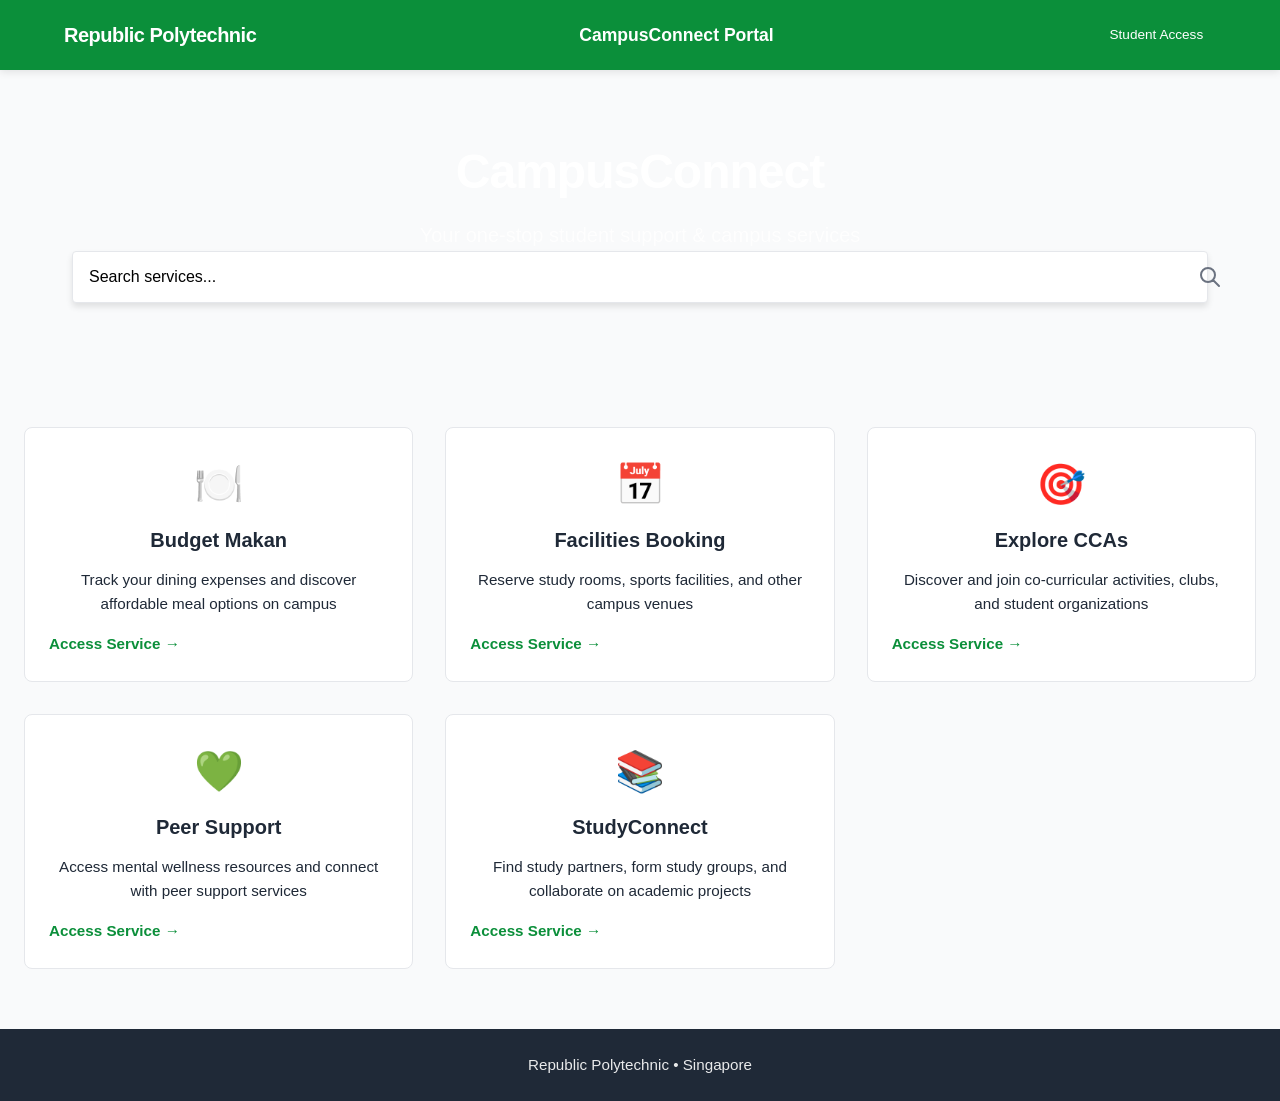
==== index.html @ de704290 "Add Republic Polytechnic themed CampusConnect portal with wrapper pages for all services" ====
<!DOCTYPE html>
<html lang="en">
<head>
    <meta charset="UTF-8">
    <meta name="viewport" content="width=device-width, initial-scale=1.0">
    <title>CampusConnect Portal - Republic Polytechnic</title>
    <link rel="stylesheet" href="./styles/portal.css">
</head>
<body>
    <!-- Sticky Navbar -->
    <nav class="navbar">
        <div class="navbar-container">
            <div class="navbar-left">
                <span class="navbar-brand">Republic Polytechnic</span>
            </div>
            <div class="navbar-center">
                <span class="navbar-title">CampusConnect Portal</span>
            </div>
            <div class="navbar-right">
                <span class="badge">Student Access</span>
            </div>
        </div>
    </nav>

    <!-- Hero Section -->
    <section class="hero">
        <div class="hero-container">
            <h1 class="hero-title">CampusConnect</h1>
            <p class="hero-subtitle">Your one-stop student support & campus services</p>
            
            <!-- Search Bar -->
            <div class="search-container">
                <input 
                    type="text" 
                    id="serviceSearch" 
                    class="search-input" 
                    placeholder="Search services..."
                    aria-label="Search services">
                <svg class="search-icon" xmlns="http://www.w3.org/2000/svg" fill="none" viewBox="0 0 24 24" stroke="currentColor">
                    <path stroke-linecap="round" stroke-linejoin="round" stroke-width="2" d="M21 21l-6-6m2-5a7 7 0 11-14 0 7 7 0 0114 0z" />
                </svg>
            </div>
        </div>
    </section>

    <!-- Services Grid -->
    <main class="services-section">
        <div class="services-container">
            <div class="services-grid" id="servicesGrid">
                <!-- Budget Makan -->
                <a href="./budget-makan.html" class="service-card" data-service="budget makan food dining meal">
                    <div class="card-icon">🍽️</div>
                    <h3 class="card-title">Budget Makan</h3>
                    <p class="card-description">Track your dining expenses and discover affordable meal options on campus</p>
                    <span class="card-link">Access Service →</span>
                </a>

                <!-- Facilities Booking -->
                <a href="./facilities-booking.html" class="service-card" data-service="facilities booking room venue space reservation">
                    <div class="card-icon">📅</div>
                    <h3 class="card-title">Facilities Booking</h3>
                    <p class="card-description">Reserve study rooms, sports facilities, and other campus venues</p>
                    <span class="card-link">Access Service →</span>
                </a>

                <!-- Explore CCAs -->
                <a href="./explore-ccas.html" class="service-card" data-service="cca club activities extracurricular societies">
                    <div class="card-icon">🎯</div>
                    <h3 class="card-title">Explore CCAs</h3>
                    <p class="card-description">Discover and join co-curricular activities, clubs, and student organizations</p>
                    <span class="card-link">Access Service →</span>
                </a>

                <!-- Peer Support -->
                <a href="./peer-support.html" class="service-card" data-service="peer support help wellness mental health counseling">
                    <div class="card-icon">💚</div>
                    <h3 class="card-title">Peer Support</h3>
                    <p class="card-description">Access mental wellness resources and connect with peer support services</p>
                    <span class="card-link">Access Service →</span>
                </a>

                <!-- StudyConnect -->
                <a href="./studyconnect.html" class="service-card" data-service="study connect partner group tutor academic learning">
                    <div class="card-icon">📚</div>
                    <h3 class="card-title">StudyConnect</h3>
                    <p class="card-description">Find study partners, form study groups, and collaborate on academic projects</p>
                    <span class="card-link">Access Service →</span>
                </a>
            </div>

            <!-- No Results Message -->
            <div id="noResults" class="no-results" style="display: none;">
                <p>No services found matching your search.</p>
            </div>
        </div>
    </main>

    <!-- Footer -->
    <footer class="footer">
        <p>Republic Polytechnic • Singapore</p>
    </footer>

    <script src="./scripts/portal.js"></script>
</body>
</html>
---- styles/portal.css ----
/* ===================================
   Republic Polytechnic Theme Variables
   =================================== */
:root {
    --primary-green: #0B8F3A;
    --dark-green: #05612A;
    --light-green: #EAF7EF;
    --text-color: #1F2937;
    --border-color: #E5E7EB;
    --white: #FFFFFF;
    --gray-light: #F9FAFB;
    --gray-medium: #6B7280;
    --navbar-height: 70px;
}

/* ===================================
   Global Reset & Base Styles
   =================================== */
* {
    margin: 0;
    padding: 0;
    box-sizing: border-box;
}

body {
    font-family: 'Segoe UI', Tahoma, Geneva, Verdana, sans-serif;
    color: var(--text-color);
    background-color: var(--gray-light);
    line-height: 1.6;
    min-height: 100vh;
    display: flex;
    flex-direction: column;
}

a {
    text-decoration: none;
    color: inherit;
}

/* ===================================
   Navbar Styles
   =================================== */
.navbar {
    background-color: var(--primary-green);
    color: var(--white);
    position: sticky;
    top: 0;
    z-index: 1000;
    box-shadow: 0 2px 8px rgba(0, 0, 0, 0.1);
    height: var(--navbar-height);
}

.navbar-container {
    max-width: 1400px;
    margin: 0 auto;
    padding: 0 24px;
    height: 100%;
    display: flex;
    justify-content: space-between;
    align-items: center;
    gap: 20px;
}

.navbar-left,
.navbar-center,
.navbar-right {
    flex: 1;
    display: flex;
    align-items: center;
}

.navbar-left {
    justify-content: flex-start;
}

.navbar-center {
    justify-content: center;
}

.navbar-right {
    justify-content: flex-end;
}

.navbar-brand {
    font-size: 1.25rem;
    font-weight: 700;
    letter-spacing: -0.5px;
}

.navbar-title {
    font-size: 1.1rem;
    font-weight: 600;
}

.badge {
    background-color: var(--dark-green);
    padding: 6px 16px;
    border-radius: 20px;
    font-size: 0.875rem;
    font-weight: 600;
    white-space: nowrap;
}

.back-button {
    background-color: var(--white);
    color: var(--primary-green);
    padding: 8px 20px;
    border-radius: 6px;
    font-size: 0.95rem;
    font-weight: 600;
    transition: all 0.2s ease;
    border: 2px solid transparent;
}

.back-button:hover {
    background-color: var(--light-green);
    border-color: var(--white);
    transform: translateX(-2px);
}

/* ===================================
   Hero Section
   =================================== */
.hero {
    background: linear-gradient(135deg, var(--primary-green) 0%, var(--dark-green) 100%);
    color: var(--white);
    padding: 60px 24px;
    text-align: center;
}

.hero-container {
    max-width: 800px;
    margin: 0 auto;
}

.hero-title {
    font-size: 3rem;
    font-weight: 700;
    margin-bottom: 16px;
    letter-spacing: -1px;
}

.hero-subtitle {
    font-size: 1.25rem;
    margin-bottom: 40px;
    opacity: 0.95;
    font-weight: 400;
}

/* ===================================
   Search Bar
   =================================== */
.search-container {
    max-width: 600px;
    margin: 0 auto;
    position: relative;
}

.search-input {
    width: 100%;
    padding: 16px 50px 16px 20px;
    font-size: 1rem;
    border: none;
    border-radius: 12px;
    background-color: var(--white);
    box-shadow: 0 4px 12px rgba(0, 0, 0, 0.15);
    outline: none;
    transition: box-shadow 0.3s ease;
}

.search-input:focus {
    box-shadow: 0 6px 20px rgba(0, 0, 0, 0.2);
}

.search-icon {
    position: absolute;
    right: 18px;
    top: 50%;
    transform: translateY(-50%);
    width: 24px;
    height: 24px;
    color: var(--gray-medium);
    pointer-events: none;
}

/* ===================================
   Services Section
   =================================== */
.services-section {
    flex: 1;
    padding: 60px 24px;
}

.services-container {
    max-width: 1400px;
    margin: 0 auto;
}

.services-grid {
    display: grid;
    grid-template-columns: repeat(auto-fit, minmax(300px, 1fr));
    gap: 32px;
}

/* ===================================
   Service Cards
   =================================== */
.service-card {
    background-color: var(--white);
    border: 2px solid var(--border-color);
    border-radius: 16px;
    padding: 32px;
    transition: all 0.3s ease;
    display: flex;
    flex-direction: column;
    position: relative;
    overflow: hidden;
}

.service-card::before {
    content: '';
    position: absolute;
    top: 0;
    left: 0;
    width: 100%;
    height: 4px;
    background: linear-gradient(90deg, var(--primary-green), var(--dark-green));
    transform: scaleX(0);
    transition: transform 0.3s ease;
}

.service-card:hover::before {
    transform: scaleX(1);
}

.service-card:hover {
    transform: translateY(-8px);
    box-shadow: 0 12px 24px rgba(11, 143, 58, 0.15);
    border-color: var(--primary-green);
}

.card-icon {
    font-size: 3rem;
    margin-bottom: 20px;
    display: block;
}

.card-title {
    font-size: 1.5rem;
    font-weight: 700;
    margin-bottom: 12px;
    color: var(--text-color);
}

.card-description {
    font-size: 1rem;
    color: var(--gray-medium);
    margin-bottom: 24px;
    flex: 1;
    line-height: 1.6;
}

.card-link {
    color: var(--primary-green);
    font-weight: 600;
    font-size: 0.95rem;
    display: inline-flex;
    align-items: center;
    transition: all 0.2s ease;
}

.service-card:hover .card-link {
    transform: translateX(4px);
    color: var(--dark-green);
}

/* ===================================
   No Results
   =================================== */
.no-results {
    text-align: center;
    padding: 60px 20px;
    color: var(--gray-medium);
    font-size: 1.1rem;
}

/* ===================================
   Footer
   =================================== */
.footer {
    background-color: var(--text-color);
    color: var(--white);
    padding: 24px;
    text-align: center;
    margin-top: auto;
}

.footer p {
    font-size: 0.95rem;
    opacity: 0.9;
}

/* ===================================
   Wrapper Page Styles
   =================================== */
.wrapper-body {
    margin: 0;
    padding: 0;
    height: 100vh;
    overflow: hidden;
    display: flex;
    flex-direction: column;
}

.info-tip {
    background-color: var(--light-green);
    color: var(--dark-green);
    padding: 12px 24px;
    text-align: center;
    font-size: 0.9rem;
    border-bottom: 1px solid var(--border-color);
}

.iframe-container {
    flex: 1;
    width: 100%;
    height: calc(100vh - var(--navbar-height) - 45px);
    border: none;
    overflow: hidden;
}

.iframe-container iframe {
    width: 100%;
    height: 100%;
    border: none;
    display: block;
}

/* ===================================
   Responsive Design
   =================================== */
@media (max-width: 768px) {
    .navbar-container {
        padding: 0 16px;
        gap: 12px;
    }

    .navbar-brand {
        font-size: 1rem;
    }

    .navbar-title {
        font-size: 0.95rem;
        text-align: center;
    }

    .badge {
        font-size: 0.75rem;
        padding: 4px 12px;
    }

    .back-button {
        font-size: 0.85rem;
        padding: 6px 14px;
    }

    .hero {
        padding: 40px 20px;
    }

    .hero-title {
        font-size: 2rem;
    }

    .hero-subtitle {
        font-size: 1rem;
        margin-bottom: 30px;
    }

    .search-input {
        padding: 14px 45px 14px 16px;
        font-size: 0.95rem;
    }

    .services-section {
        padding: 40px 16px;
    }

    .services-grid {
        grid-template-columns: 1fr;
        gap: 24px;
    }

    .service-card {
        padding: 24px;
    }

    .card-icon {
        font-size: 2.5rem;
    }

    .card-title {
        font-size: 1.25rem;
    }

    .iframe-container {
        height: calc(100vh - var(--navbar-height) - 40px);
    }

    .info-tip {
        padding: 10px 16px;
        font-size: 0.85rem;
    }
}

@media (max-width: 480px) {
    .navbar-container {
        flex-wrap: wrap;
        height: auto;
        padding: 12px;
    }

    .navbar-left,
    .navbar-center,
    .navbar-right {
        flex: 1 1 auto;
    }

    .navbar-center {
        order: -1;
        flex-basis: 100%;
        margin-bottom: 8px;
    }

    .hero-title {
        font-size: 1.75rem;
    }

    .hero-subtitle {
        font-size: 0.95rem;
    }
}

/* ===================================
   Utility Classes
   =================================== */
.text-center {
    text-align: center;
}

.mt-4 {
    margin-top: 32px;
}

.mb-4 {
    margin-bottom: 32px;
}

.hidden {
    display: none !important;
}

/* ===================================
   Print Styles
   =================================== */
@media print {
    .navbar,
    .footer,
    .search-container {
        display: none;
    }

    .service-card {
        break-inside: avoid;
    }
}

/* ============= NAVBAR ============= */
nav {
  position: sticky;
  top: 0;
  z-index: 1000;
  background-color: var(--rp-primary-green);
  color: var(--white);
  padding: 0.75rem 2rem;
  box-shadow: 0 2px 4px rgba(0, 0, 0, 0.1);
}

.navbar-container {
  max-width: 1200px;
  margin: 0 auto;
  display: flex;
  justify-content: space-between;
  align-items: center;
  gap: 2rem;
}

.navbar-left {
  font-weight: 600;
  font-size: 1rem;
  white-space: nowrap;
  flex: 0 0 auto;
}

.navbar-center {
  flex: 1;
  text-align: center;
  font-size: 1.2rem;
  font-weight: 600;
}

.navbar-right {
  flex: 0 0 auto;
  display: flex;
  align-items: center;
  gap: 1rem;
}

.badge {
  background-color: var(--rp-light-green);
  color: var(--rp-dark-green);
  padding: 0.4rem 0.8rem;
  border-radius: 20px;
  font-size: 0.85rem;
  font-weight: 500;
}

.back-button {
  background-color: var(--rp-light-green);
  color: var(--rp-dark-green);
  border: none;
  padding: 0.5rem 1rem;
  border-radius: 4px;
  cursor: pointer;
  text-decoration: none;
  font-size: 0.95rem;
  font-weight: 500;
  transition: background-color 0.3s ease, color 0.3s ease;
}

.back-button:hover {
  background-color: var(--white);
  color: var(--rp-primary-green);
}

/* ============= HERO SECTION ============= */
.hero {
  background: linear-gradient(135deg, var(--rp-primary-green) 0%, var(--rp-dark-green) 100%);
  color: var(--white);
  padding: 4rem 2rem;
  text-align: center;
}

.hero-container {
  max-width: 1200px;
  margin: 0 auto;
}

.hero h1 {
  font-size: 3rem;
  font-weight: 700;
  margin-bottom: 0.5rem;
}

.hero p {
  font-size: 1.25rem;
  margin-bottom: 2rem;
  opacity: 0.95;
}

/* ============= SEARCH BAR ============= */
.search-container {
  max-width: 1200px;
  margin: -2rem auto 0;
  padding: 0 2rem;
  position: relative;
  z-index: 10;
}

.search-box {
  display: flex;
  gap: 0.5rem;
}

.search-input {
  flex: 1;
  padding: 1rem;
  border: 1px solid var(--border-color);
  border-radius: 4px;
  font-size: 1rem;
  box-shadow: 0 4px 6px rgba(0, 0, 0, 0.1);
}

.search-input::placeholder {
  color: var(--text-light);
}

.search-input:focus {
  outline: none;
  border-color: var(--rp-primary-green);
  box-shadow: 0 4px 6px rgba(0, 0, 0, 0.1), 0 0 0 3px rgba(11, 143, 58, 0.1);
}

.search-btn {
  padding: 1rem 2rem;
  background-color: var(--rp-primary-green);
  color: var(--white);
  border: none;
  border-radius: 4px;
  font-size: 1rem;
  cursor: pointer;
  font-weight: 500;
  transition: background-color 0.3s ease;
  box-shadow: 0 4px 6px rgba(0, 0, 0, 0.1);
}

.search-btn:hover {
  background-color: var(--rp-dark-green);
}

/* ============= SERVICES SECTION ============= */
.services {
  max-width: 1200px;
  margin: 3rem auto;
  padding: 0 2rem;
}

.services h2 {
  text-align: center;
  margin-bottom: 2rem;
  font-size: 2rem;
  color: var(--text-dark);
}

.cards-grid {
  display: grid;
  grid-template-columns: repeat(auto-fit, minmax(200px, 1fr));
  gap: 1.5rem;
}

.service-card {
  background-color: var(--white);
  border: 1px solid var(--border-color);
  border-radius: 8px;
  padding: 1.5rem;
  text-align: center;
  transition: all 0.3s ease;
  text-decoration: none;
  color: var(--text-dark);
  cursor: pointer;
  display: flex;
  flex-direction: column;
  justify-content: center;
  min-height: 200px;
}

.service-card:hover {
  border-color: var(--rp-primary-green);
  box-shadow: 0 8px 16px rgba(11, 143, 58, 0.15);
  transform: translateY(-4px);
}

.service-card h3 {
  font-size: 1.25rem;
  margin-bottom: 0.75rem;
  color: var(--rp-primary-green);
}

.service-card p {
  font-size: 0.95rem;
  color: var(--text-light);
  margin-bottom: 1rem;
}

.card-icon {
  font-size: 2.5rem;
  margin-bottom: 0.5rem;
}

/* ============= BUTTON STYLES ============= */
.btn {
  display: inline-block;
  padding: 0.75rem 1.5rem;
  background-color: var(--rp-primary-green);
  color: var(--white);
  border: none;
  border-radius: 4px;
  font-size: 1rem;
  font-weight: 500;
  cursor: pointer;
  text-decoration: none;
  transition: background-color 0.3s ease;
}

.btn:hover {
  background-color: var(--rp-dark-green);
}

.btn-secondary {
  background-color: var(--rp-light-green);
  color: var(--rp-primary-green);
}

.btn-secondary:hover {
  background-color: #D1EEE0;
}

/* ============= TIP SECTION ============= */
.tip-section {
  background-color: var(--rp-light-green);
  border-left: 4px solid var(--rp-primary-green);
  padding: 1rem;
  margin: 1rem 0;
  border-radius: 4px;
  font-size: 0.95rem;
  color: var(--rp-dark-green);
}

.tip-section strong {
  color: var(--rp-dark-green);
}

/* ============= IFRAME WRAPPER ============= */
.iframe-wrapper {
  width: 100%;
  height: calc(100vh - 80px);
  border: none;
  display: block;
}

.iframe-container {
  width: 100%;
  height: calc(100vh - 80px);
  border: none;
  overflow: auto;
}

/* ============= FOOTER ============= */
footer {
  background-color: var(--rp-primary-green);
  color: var(--white);
  text-align: center;
  padding: 2rem;
  margin-top: 4rem;
}

footer p {
  margin: 0;
  font-size: 0.95rem;
}

/* ============= RESPONSIVE DESIGN ============= */
@media (max-width: 768px) {
  .navbar-container {
    flex-wrap: wrap;
    gap: 0.5rem;
    padding: 1rem;
  }

  .navbar-left,
  .navbar-center,
  .navbar-right {
    flex: 1 1 100%;
    text-align: center;
  }

  .hero h1 {
    font-size: 2rem;
  }

  .hero p {
    font-size: 1rem;
  }

  .search-box {
    flex-direction: column;
  }

  .cards-grid {
    grid-template-columns: 1fr;
  }

  .iframe-wrapper,
  .iframe-container {
    height: calc(100vh - 120px);
  }
}

@media (max-width: 480px) {
  .hero {
    padding: 2rem 1rem;
  }

  .hero h1 {
    font-size: 1.5rem;
  }

  .hero p {
    font-size: 0.9rem;
  }

  .search-container {
    padding: 0 1rem;
  }

  .services {
    padding: 0 1rem;
  }

  .service-card {
    padding: 1rem;
    min-height: auto;
  }

  .card-icon {
    font-size: 2rem;
  }
}
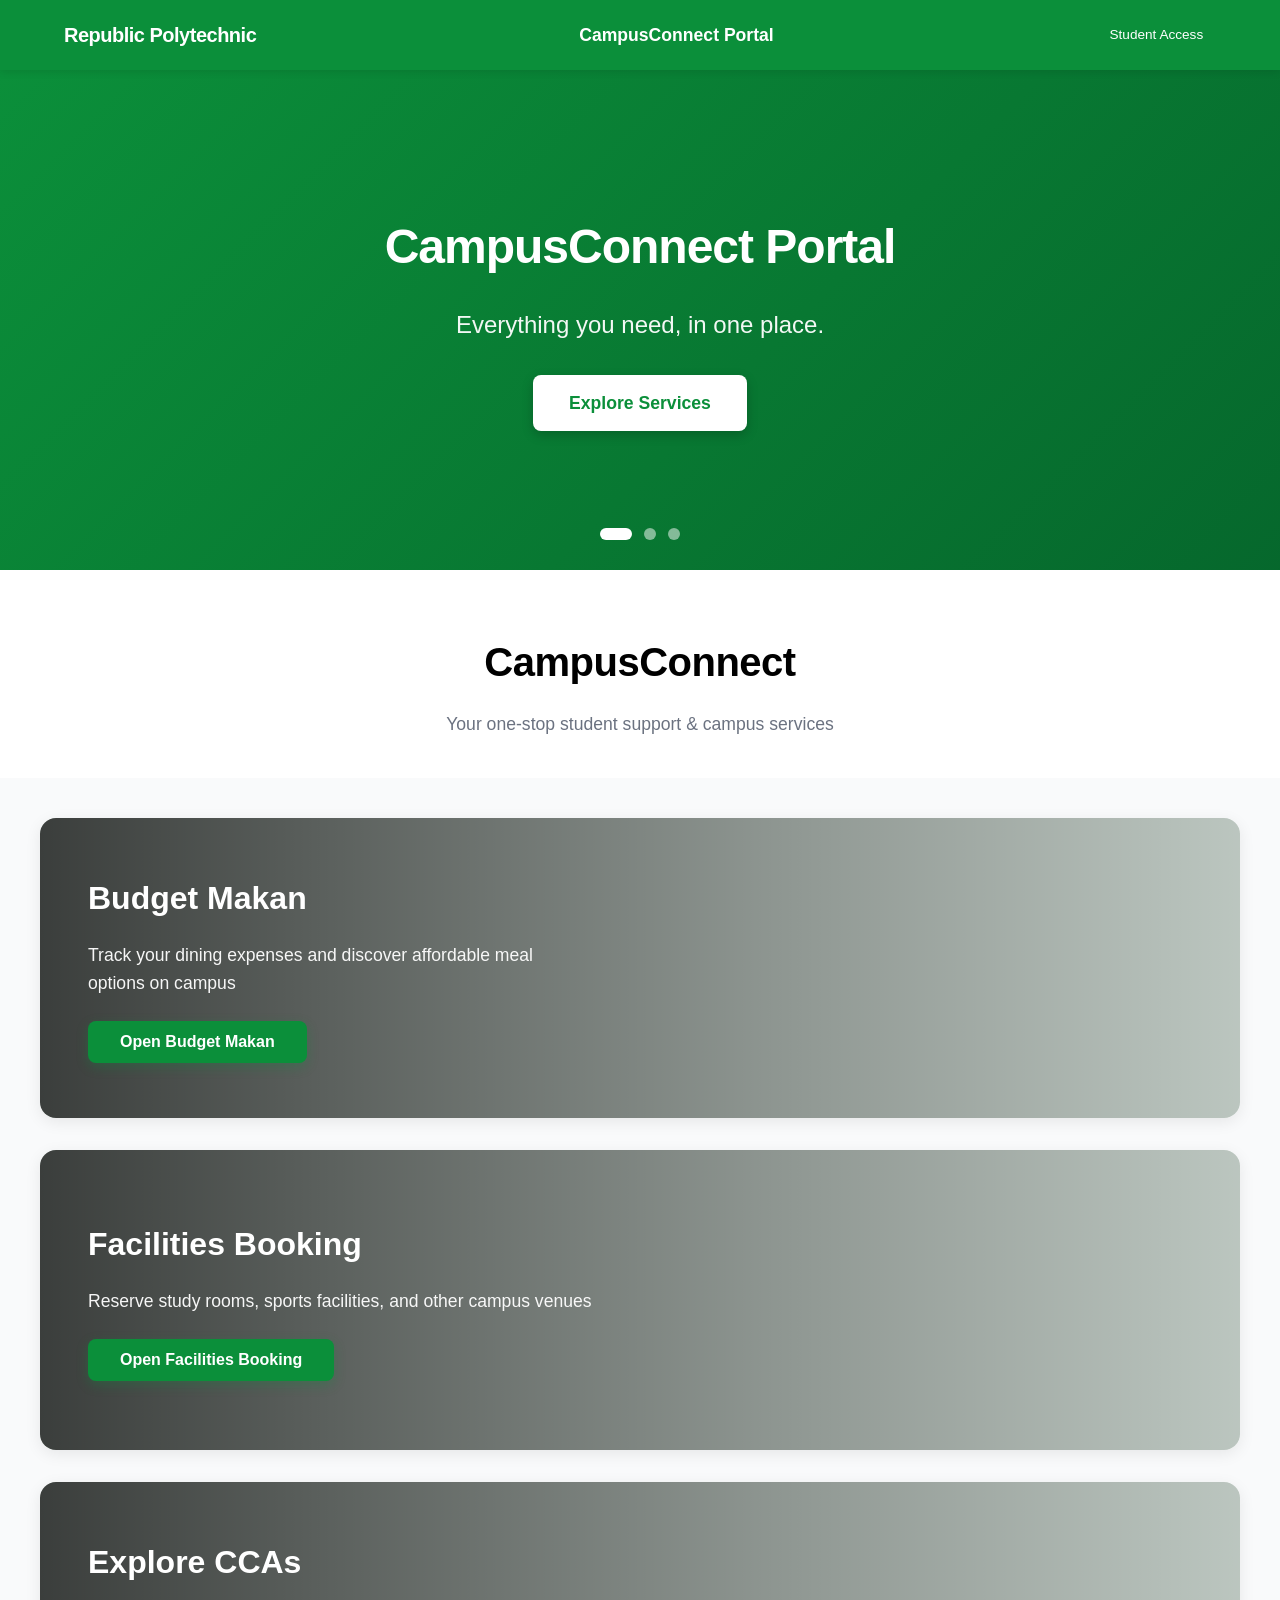
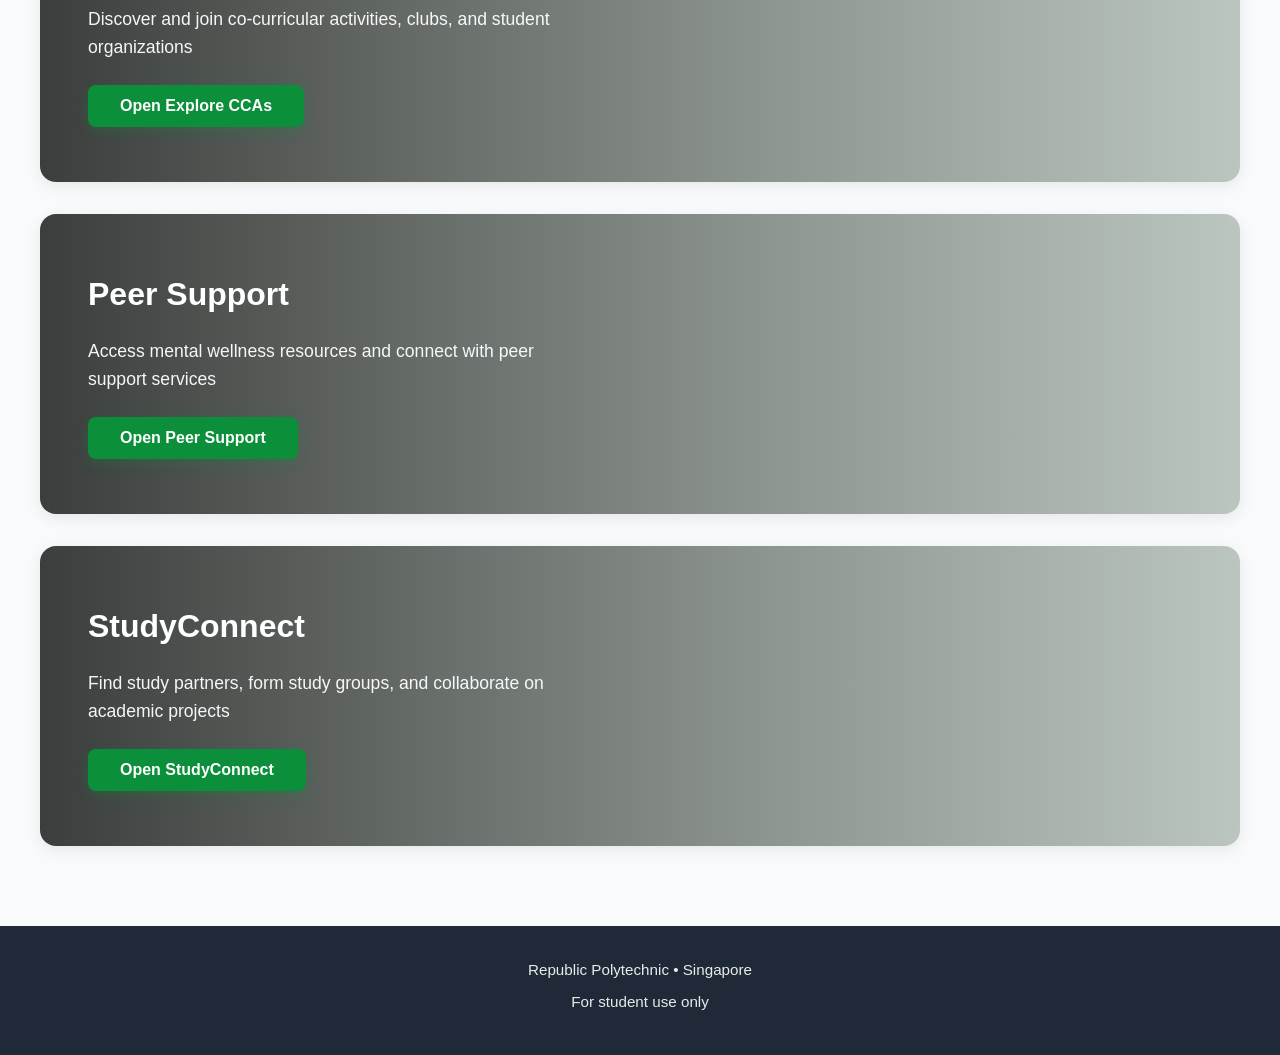
==== commit ab6def05: "Update portal homepage: remove search, add hero slideshow, implement landscape service sections" ====
--- a/index.html
+++ b/index.html
@@ -22,82 +22,123 @@
         </div>
     </nav>
 
-    <!-- Hero Section -->
-    <section class="hero">
-        <div class="hero-container">
-            <h1 class="hero-title">CampusConnect</h1>
-            <p class="hero-subtitle">Your one-stop student support & campus services</p>
-            
-            <!-- Search Bar -->
-            <div class="search-container">
-                <input 
-                    type="text" 
-                    id="serviceSearch" 
-                    class="search-input" 
-                    placeholder="Search services..."
-                    aria-label="Search services">
-                <svg class="search-icon" xmlns="http://www.w3.org/2000/svg" fill="none" viewBox="0 0 24 24" stroke="currentColor">
-                    <path stroke-linecap="round" stroke-linejoin="round" stroke-width="2" d="M21 21l-6-6m2-5a7 7 0 11-14 0 7 7 0 0114 0z" />
-                </svg>
+    <!-- Hero Slideshow -->
+    <section class="hero-slideshow">
+        <div class="slideshow-container">
+            <!-- Slide 1 -->
+            <div class="slide active">
+                <div class="slide-image" style="background-image: url('./assets/rp-campus-1.jpg');"></div>
+                <div class="slide-overlay"></div>
+                <div class="slide-content">
+                    <h2>CampusConnect Portal</h2>
+                    <p>Everything you need, in one place.</p>
+                    <a href="#services" class="explore-btn">Explore Services</a>
+                </div>
+            </div>
+
+            <!-- Slide 2 -->
+            <div class="slide">
+                <div class="slide-image" style="background-image: url('./assets/rp-campus-2.jpg');"></div>
+                <div class="slide-overlay"></div>
+                <div class="slide-content">
+                    <h2>CampusConnect Portal</h2>
+                    <p>Everything you need, in one place.</p>
+                    <a href="#services" class="explore-btn">Explore Services</a>
+                </div>
+            </div>
+
+            <!-- Slide 3 -->
+            <div class="slide">
+                <div class="slide-image" style="background-image: url('./assets/rp-campus-3.jpg');"></div>
+                <div class="slide-overlay"></div>
+                <div class="slide-content">
+                    <h2>CampusConnect Portal</h2>
+                    <p>Everything you need, in one place.</p>
+                    <a href="#services" class="explore-btn">Explore Services</a>
+                </div>
+            </div>
+
+            <!-- Slide Indicators -->
+            <div class="slide-indicators">
+                <span class="dot active" data-slide="0"></span>
+                <span class="dot" data-slide="1"></span>
+                <span class="dot" data-slide="2"></span>
             </div>
         </div>
     </section>
 
-    <!-- Services Grid -->
-    <main class="services-section">
+    <!-- Title Section -->
+    <section class="title-section">
+        <div class="title-container">
+            <h1 class="main-title">CampusConnect</h1>
+            <p class="main-subtitle">Your one-stop student support & campus services</p>
+        </div>
+    </section>
+
+    <!-- Services Section -->
+    <main class="services-section" id="services">
         <div class="services-container">
-            <div class="services-grid" id="servicesGrid">
-                <!-- Budget Makan -->
-                <a href="./budget-makan.html" class="service-card" data-service="budget makan food dining meal">
-                    <div class="card-icon">🍽️</div>
-                    <h3 class="card-title">Budget Makan</h3>
-                    <p class="card-description">Track your dining expenses and discover affordable meal options on campus</p>
-                    <span class="card-link">Access Service →</span>
-                </a>
+            <!-- Budget Makan -->
+            <a href="./budget-makan.html" class="service-feature">
+                <div class="feature-image" style="background-image: url('./assets/budget-makan.jpg');"></div>
+                <div class="feature-overlay"></div>
+                <div class="feature-content">
+                    <h3 class="feature-title">Budget Makan</h3>
+                    <p class="feature-description">Track your dining expenses and discover affordable meal options on campus</p>
+                    <button class="feature-btn">Open Budget Makan</button>
+                </div>
+            </a>
 
-                <!-- Facilities Booking -->
-                <a href="./facilities-booking.html" class="service-card" data-service="facilities booking room venue space reservation">
-                    <div class="card-icon">📅</div>
-                    <h3 class="card-title">Facilities Booking</h3>
-                    <p class="card-description">Reserve study rooms, sports facilities, and other campus venues</p>
-                    <span class="card-link">Access Service →</span>
-                </a>
+            <!-- Facilities Booking -->
+            <a href="./facilities-booking.html" class="service-feature">
+                <div class="feature-image" style="background-image: url('./assets/facilities-booking.jpg');"></div>
+                <div class="feature-overlay"></div>
+                <div class="feature-content">
+                    <h3 class="feature-title">Facilities Booking</h3>
+                    <p class="feature-description">Reserve study rooms, sports facilities, and other campus venues</p>
+                    <button class="feature-btn">Open Facilities Booking</button>
+                </div>
+            </a>
 
-                <!-- Explore CCAs -->
-                <a href="./explore-ccas.html" class="service-card" data-service="cca club activities extracurricular societies">
-                    <div class="card-icon">🎯</div>
-                    <h3 class="card-title">Explore CCAs</h3>
-                    <p class="card-description">Discover and join co-curricular activities, clubs, and student organizations</p>
-                    <span class="card-link">Access Service →</span>
-                </a>
+            <!-- Explore CCAs -->
+            <a href="./explore-ccas.html" class="service-feature">
+                <div class="feature-image" style="background-image: url('./assets/explore-ccas.jpg');"></div>
+                <div class="feature-overlay"></div>
+                <div class="feature-content">
+                    <h3 class="feature-title">Explore CCAs</h3>
+                    <p class="feature-description">Discover and join co-curricular activities, clubs, and student organizations</p>
+                    <button class="feature-btn">Open Explore CCAs</button>
+                </div>
+            </a>
 
-                <!-- Peer Support -->
-                <a href="./peer-support.html" class="service-card" data-service="peer support help wellness mental health counseling">
-                    <div class="card-icon">💚</div>
-                    <h3 class="card-title">Peer Support</h3>
-                    <p class="card-description">Access mental wellness resources and connect with peer support services</p>
-                    <span class="card-link">Access Service →</span>
-                </a>
+            <!-- Peer Support -->
+            <a href="./peer-support.html" class="service-feature">
+                <div class="feature-image" style="background-image: url('./assets/peer-support.jpg');"></div>
+                <div class="feature-overlay"></div>
+                <div class="feature-content">
+                    <h3 class="feature-title">Peer Support</h3>
+                    <p class="feature-description">Access mental wellness resources and connect with peer support services</p>
+                    <button class="feature-btn">Open Peer Support</button>
+                </div>
+            </a>
 
-                <!-- StudyConnect -->
-                <a href="./studyconnect.html" class="service-card" data-service="study connect partner group tutor academic learning">
-                    <div class="card-icon">📚</div>
-                    <h3 class="card-title">StudyConnect</h3>
-                    <p class="card-description">Find study partners, form study groups, and collaborate on academic projects</p>
-                    <span class="card-link">Access Service →</span>
-                </a>
-            </div>
-
-            <!-- No Results Message -->
-            <div id="noResults" class="no-results" style="display: none;">
-                <p>No services found matching your search.</p>
-            </div>
+            <!-- StudyConnect -->
+            <a href="./studyconnect.html" class="service-feature">
+                <div class="feature-image" style="background-image: url('./assets/studyconnect.jpg');"></div>
+                <div class="feature-overlay"></div>
+                <div class="feature-content">
+                    <h3 class="feature-title">StudyConnect</h3>
+                    <p class="feature-description">Find study partners, form study groups, and collaborate on academic projects</p>
+                    <button class="feature-btn">Open StudyConnect</button>
+                </div>
+            </a>
         </div>
     </main>
 
     <!-- Footer -->
     <footer class="footer">
         <p>Republic Polytechnic • Singapore</p>
+        <p class="footer-subtitle">For student use only</p>
     </footer>
 
     <script src="./scripts/portal.js"></script>
--- a/styles/portal.css
+++ b/styles/portal.css
@@ -25,7 +25,7 @@
 body {
     font-family: 'Segoe UI', Tahoma, Geneva, Verdana, sans-serif;
     color: var(--text-color);
-    background-color: var(--gray-light);
+    background-color: var(--white);
     line-height: 1.6;
     min-height: 100vh;
     display: flex;
@@ -35,6 +35,10 @@
 a {
     text-decoration: none;
     color: inherit;
+}
+
+html {
+    scroll-behavior: smooth;
 }
 
 /* ===================================
@@ -119,170 +123,269 @@
 }
 
 /* ===================================
-   Hero Section
-   =================================== */
-.hero {
-    background: linear-gradient(135deg, var(--primary-green) 0%, var(--dark-green) 100%);
-    color: var(--white);
-    padding: 60px 24px;
-    text-align: center;
-}
-
-.hero-container {
-    max-width: 800px;
-    margin: 0 auto;
-}
-
-.hero-title {
-    font-size: 3rem;
-    font-weight: 700;
-    margin-bottom: 16px;
-    letter-spacing: -1px;
-}
-
-.hero-subtitle {
-    font-size: 1.25rem;
-    margin-bottom: 40px;
-    opacity: 0.95;
-    font-weight: 400;
-}
-
-/* ===================================
-   Search Bar
-   =================================== */
-.search-container {
-    max-width: 600px;
-    margin: 0 auto;
-    position: relative;
-}
-
-.search-input {
+   Hero Slideshow
+   =================================== */
+.hero-slideshow {
     width: 100%;
-    padding: 16px 50px 16px 20px;
-    font-size: 1rem;
-    border: none;
-    border-radius: 12px;
-    background-color: var(--white);
-    box-shadow: 0 4px 12px rgba(0, 0, 0, 0.15);
-    outline: none;
-    transition: box-shadow 0.3s ease;
-}
-
-.search-input:focus {
-    box-shadow: 0 6px 20px rgba(0, 0, 0, 0.2);
-}
-
-.search-icon {
-    position: absolute;
-    right: 18px;
-    top: 50%;
-    transform: translateY(-50%);
-    width: 24px;
-    height: 24px;
-    color: var(--gray-medium);
-    pointer-events: none;
-}
-
-/* ===================================
-   Services Section
-   =================================== */
-.services-section {
-    flex: 1;
-    padding: 60px 24px;
-}
-
-.services-container {
-    max-width: 1400px;
-    margin: 0 auto;
-}
-
-.services-grid {
-    display: grid;
-    grid-template-columns: repeat(auto-fit, minmax(300px, 1fr));
-    gap: 32px;
-}
-
-/* ===================================
-   Service Cards
-   =================================== */
-.service-card {
-    background-color: var(--white);
-    border: 2px solid var(--border-color);
-    border-radius: 16px;
-    padding: 32px;
-    transition: all 0.3s ease;
-    display: flex;
-    flex-direction: column;
+    height: 500px;
     position: relative;
     overflow: hidden;
 }
 
-.service-card::before {
-    content: '';
+.slideshow-container {
+    width: 100%;
+    height: 100%;
+    position: relative;
+}
+
+.slide {
     position: absolute;
     top: 0;
     left: 0;
     width: 100%;
-    height: 4px;
-    background: linear-gradient(90deg, var(--primary-green), var(--dark-green));
-    transform: scaleX(0);
-    transition: transform 0.3s ease;
-}
-
-.service-card:hover::before {
-    transform: scaleX(1);
-}
-
-.service-card:hover {
-    transform: translateY(-8px);
-    box-shadow: 0 12px 24px rgba(11, 143, 58, 0.15);
-    border-color: var(--primary-green);
-}
-
-.card-icon {
+    height: 100%;
+    opacity: 0;
+    transition: opacity 1s ease-in-out;
+    display: flex;
+    align-items: center;
+    justify-content: center;
+}
+
+.slide.active {
+    opacity: 1;
+    z-index: 1;
+}
+
+.slide-image {
+    position: absolute;
+    top: 0;
+    left: 0;
+    width: 100%;
+    height: 100%;
+    background-size: cover;
+    background-position: center;
+    background-repeat: no-repeat;
+    background-color: var(--primary-green);
+}
+
+.slide-overlay {
+    position: absolute;
+    top: 0;
+    left: 0;
+    width: 100%;
+    height: 100%;
+    background: linear-gradient(135deg, rgba(11, 143, 58, 0.85) 0%, rgba(5, 97, 42, 0.85) 100%);
+    z-index: 1;
+}
+
+.slide-content {
+    position: relative;
+    z-index: 2;
+    text-align: center;
+    color: var(--white);
+    padding: 0 20px;
+    max-width: 800px;
+}
+
+.slide-content h2 {
     font-size: 3rem;
+    font-weight: 700;
     margin-bottom: 20px;
-    display: block;
-}
-
-.card-title {
+    letter-spacing: -1px;
+}
+
+.slide-content p {
     font-size: 1.5rem;
+    margin-bottom: 30px;
+    opacity: 0.95;
+}
+
+.explore-btn {
+    display: inline-block;
+    padding: 14px 36px;
+    background-color: var(--white);
+    color: var(--primary-green);
+    border-radius: 8px;
+    font-size: 1.1rem;
+    font-weight: 600;
+    transition: all 0.3s ease;
+    box-shadow: 0 4px 12px rgba(0, 0, 0, 0.2);
+}
+
+.explore-btn:hover {
+    background-color: var(--light-green);
+    transform: translateY(-2px);
+    box-shadow: 0 6px 20px rgba(0, 0, 0, 0.3);
+}
+
+.slide-indicators {
+    position: absolute;
+    bottom: 30px;
+    left: 50%;
+    transform: translateX(-50%);
+    z-index: 3;
+    display: flex;
+    gap: 12px;
+}
+
+.dot {
+    width: 12px;
+    height: 12px;
+    border-radius: 50%;
+    background-color: rgba(255, 255, 255, 0.5);
+    cursor: pointer;
+    transition: all 0.3s ease;
+}
+
+.dot:hover {
+    background-color: rgba(255, 255, 255, 0.8);
+}
+
+.dot.active {
+    background-color: var(--white);
+    width: 32px;
+    border-radius: 6px;
+}
+
+/* ===================================
+   Title Section
+   =================================== */
+.title-section {
+    padding: 60px 24px 40px;
+    text-align: center;
+    background-color: var(--white);
+}
+
+.title-container {
+    max-width: 800px;
+    margin: 0 auto;
+}
+
+.main-title {
+    font-size: 2.5rem;
     font-weight: 700;
-    margin-bottom: 12px;
-    color: var(--text-color);
-}
-
-.card-description {
+    color: #000000;
+    margin-bottom: 16px;
+    letter-spacing: -0.5px;
+}
+
+.main-subtitle {
+    font-size: 1.1rem;
+    color: var(--gray-medium);
+    font-weight: 400;
+}
+
+/* ===================================
+   Hero Section (Old - Removed)
+   =================================== */
+
+/* ===================================
+   Services Section
+   =================================== */
+.services-section {
+    flex: 1;
+    padding: 40px 24px 80px;
+    background-color: var(--gray-light);
+}
+
+.services-container {
+    max-width: 1200px;
+    margin: 0 auto;
+    display: flex;
+    flex-direction: column;
+    gap: 32px;
+}
+
+/* ===================================
+   Service Feature Blocks (Landscape)
+   =================================== */
+.service-feature {
+    position: relative;
+    width: 100%;
+    height: 300px;
+    border-radius: 16px;
+    overflow: hidden;
+    display: flex;
+    align-items: center;
+    background-color: var(--white);
+    box-shadow: 0 4px 16px rgba(0, 0, 0, 0.08);
+    transition: all 0.3s ease;
+    cursor: pointer;
+}
+
+.service-feature:hover {
+    transform: translateY(-4px);
+    box-shadow: 0 12px 32px rgba(11, 143, 58, 0.15);
+}
+
+.feature-image {
+    position: absolute;
+    top: 0;
+    left: 0;
+    width: 100%;
+    height: 100%;
+    background-size: cover;
+    background-position: center;
+    background-repeat: no-repeat;
+    background-color: var(--light-green);
+    z-index: 0;
+}
+
+.feature-overlay {
+    position: absolute;
+    top: 0;
+    left: 0;
+    width: 100%;
+    height: 100%;
+    background: linear-gradient(to right, rgba(0, 0, 0, 0.75) 0%, rgba(0, 0, 0, 0.4) 60%, rgba(0, 0, 0, 0.2) 100%);
+    z-index: 1;
+}
+
+.feature-content {
+    position: relative;
+    z-index: 2;
+    padding: 48px;
+    max-width: 600px;
+    color: var(--white);
+}
+
+.feature-title {
+    font-size: 2rem;
+    font-weight: 700;
+    margin-bottom: 16px;
+    color: var(--white);
+}
+
+.feature-description {
+    font-size: 1.1rem;
+    margin-bottom: 24px;
+    line-height: 1.6;
+    color: rgba(255, 255, 255, 0.95);
+}
+
+.feature-btn {
+    display: inline-block;
+    padding: 12px 32px;
+    background-color: var(--primary-green);
+    color: var(--white);
+    border: none;
+    border-radius: 8px;
     font-size: 1rem;
-    color: var(--gray-medium);
-    margin-bottom: 24px;
-    flex: 1;
-    line-height: 1.6;
-}
-
-.card-link {
-    color: var(--primary-green);
     font-weight: 600;
-    font-size: 0.95rem;
-    display: inline-flex;
-    align-items: center;
-    transition: all 0.2s ease;
-}
-
-.service-card:hover .card-link {
-    transform: translateX(4px);
-    color: var(--dark-green);
-}
-
-/* ===================================
-   No Results
-   =================================== */
-.no-results {
-    text-align: center;
-    padding: 60px 20px;
-    color: var(--gray-medium);
-    font-size: 1.1rem;
-}
+    cursor: pointer;
+    transition: all 0.3s ease;
+    box-shadow: 0 4px 12px rgba(11, 143, 58, 0.3);
+}
+
+.feature-btn:hover {
+    background-color: var(--dark-green);
+    transform: translateY(-2px);
+    box-shadow: 0 6px 16px rgba(11, 143, 58, 0.4);
+}
+
+/* ===================================
+   Old Service Cards (Removed)
+   =================================== */
 
 /* ===================================
    Footer
@@ -290,7 +393,7 @@
 .footer {
     background-color: var(--text-color);
     color: var(--white);
-    padding: 24px;
+    padding: 32px 24px;
     text-align: center;
     margin-top: auto;
 }
@@ -298,6 +401,12 @@
 .footer p {
     font-size: 0.95rem;
     opacity: 0.9;
+    margin-bottom: 8px;
+}
+
+.footer-subtitle {
+    font-size: 0.85rem;
+    opacity: 0.7;
 }
 
 /* ===================================
@@ -364,43 +473,67 @@
         padding: 6px 14px;
     }
 
-    .hero {
-        padding: 40px 20px;
-    }
-
-    .hero-title {
+    .hero-slideshow {
+        height: 400px;
+    }
+
+    .slide-content h2 {
         font-size: 2rem;
     }
 
-    .hero-subtitle {
+    .slide-content p {
+        font-size: 1.1rem;
+        margin-bottom: 20px;
+    }
+
+    .explore-btn {
+        padding: 12px 28px;
         font-size: 1rem;
-        margin-bottom: 30px;
-    }
-
-    .search-input {
-        padding: 14px 45px 14px 16px;
-        font-size: 0.95rem;
+    }
+
+    .main-title {
+        font-size: 2rem;
+    }
+
+    .main-subtitle {
+        font-size: 1rem;
+    }
+
+    .title-section {
+        padding: 40px 20px 30px;
     }
 
     .services-section {
-        padding: 40px 16px;
-    }
-
-    .services-grid {
-        grid-template-columns: 1fr;
+        padding: 30px 16px 60px;
+    }
+
+    .services-container {
         gap: 24px;
     }
 
-    .service-card {
-        padding: 24px;
-    }
-
-    .card-icon {
-        font-size: 2.5rem;
-    }
-
-    .card-title {
-        font-size: 1.25rem;
+    .service-feature {
+        height: auto;
+        min-height: 350px;
+        flex-direction: column;
+    }
+
+    .feature-overlay {
+        background: linear-gradient(to bottom, rgba(0, 0, 0, 0.5) 0%, rgba(0, 0, 0, 0.7) 100%);
+    }
+
+    .feature-content {
+        padding: 32px 24px;
+        max-width: 100%;
+        margin-top: auto;
+    }
+
+    .feature-title {
+        font-size: 1.5rem;
+    }
+
+    .feature-description {
+        font-size: 1rem;
+        margin-bottom: 20px;
     }
 
     .iframe-container {
@@ -432,11 +565,36 @@
         margin-bottom: 8px;
     }
 
-    .hero-title {
+    .hero-slideshow {
+        height: 350px;
+    }
+
+    .slide-content h2 {
         font-size: 1.75rem;
     }
 
-    .hero-subtitle {
+    .slide-content p {
+        font-size: 1rem;
+    }
+
+    .main-title {
+        font-size: 1.75rem;
+    }
+
+    .main-subtitle {
+        font-size: 0.95rem;
+    }
+
+    .feature-content {
+        padding: 24px 20px;
+    }
+
+    .feature-title {
+        font-size: 1.35rem;
+    }
+
+    .feature-btn {
+        padding: 10px 24px;
         font-size: 0.95rem;
     }
 }
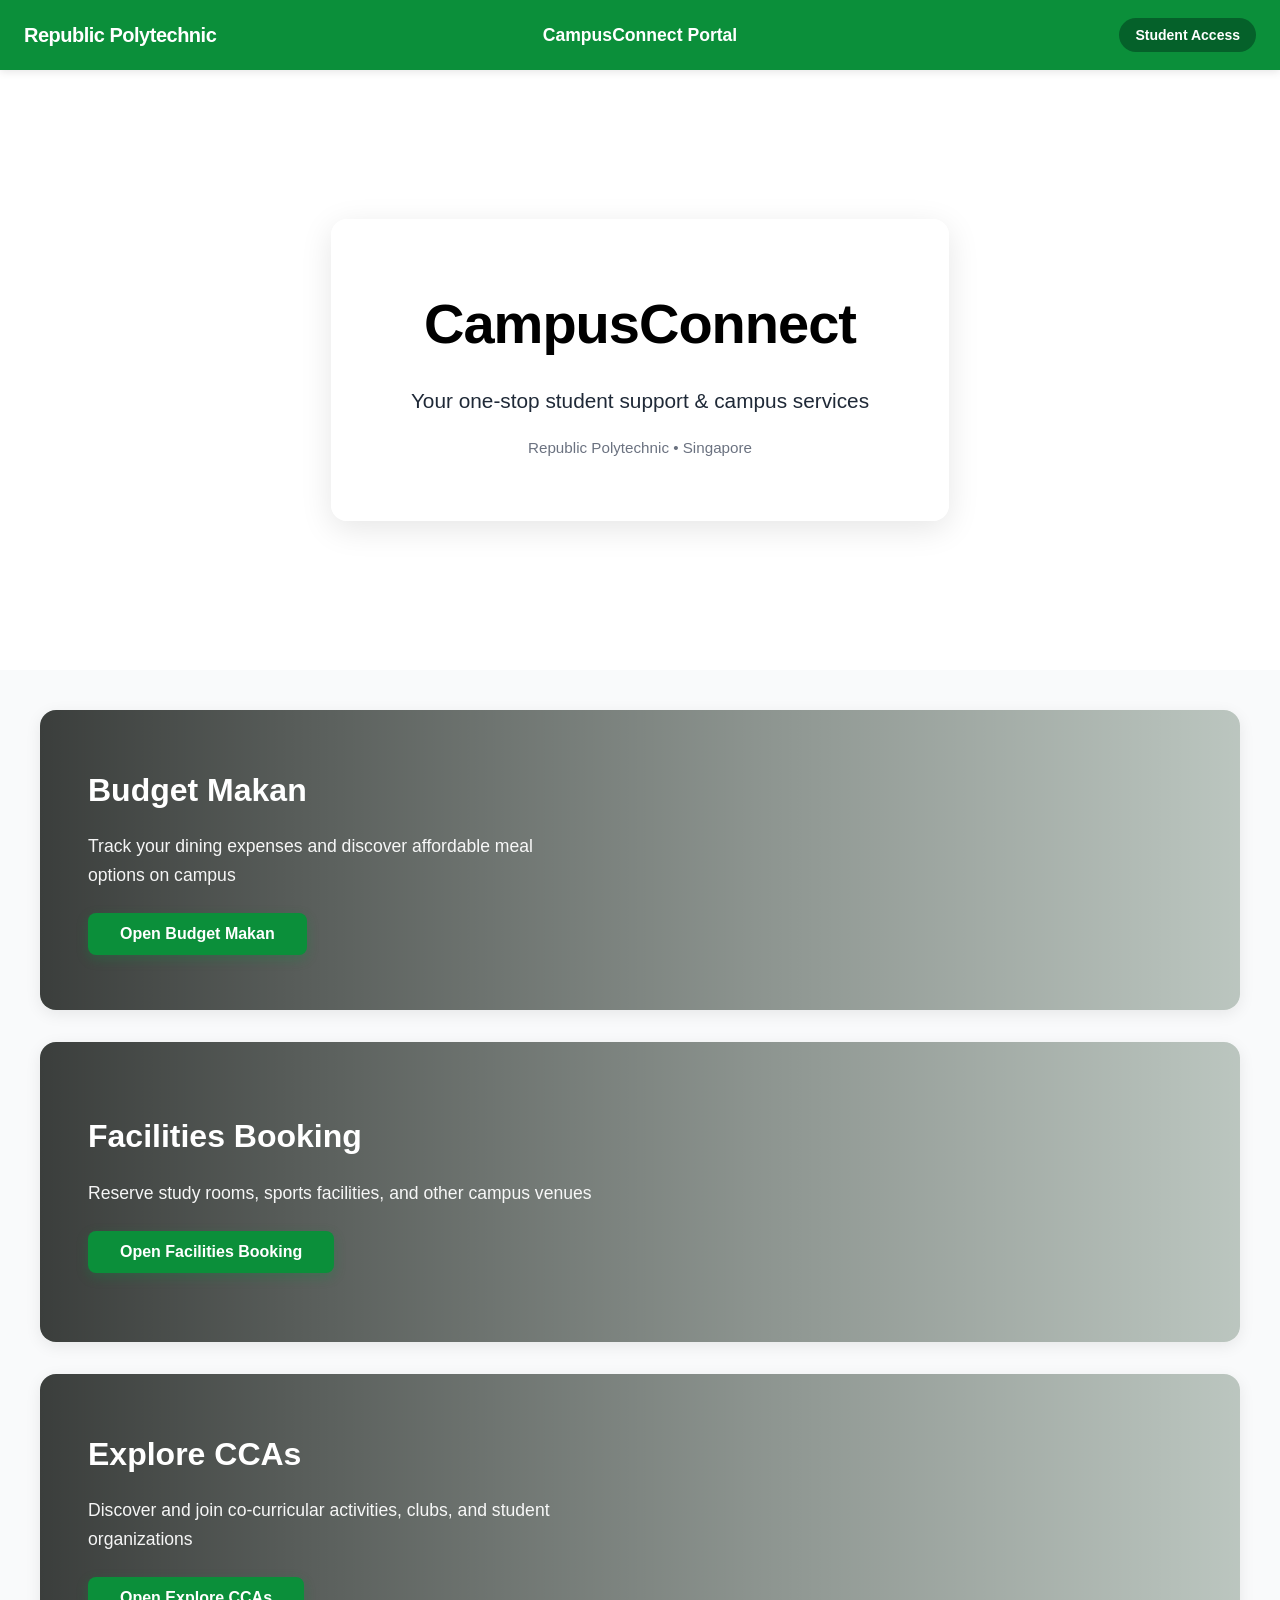
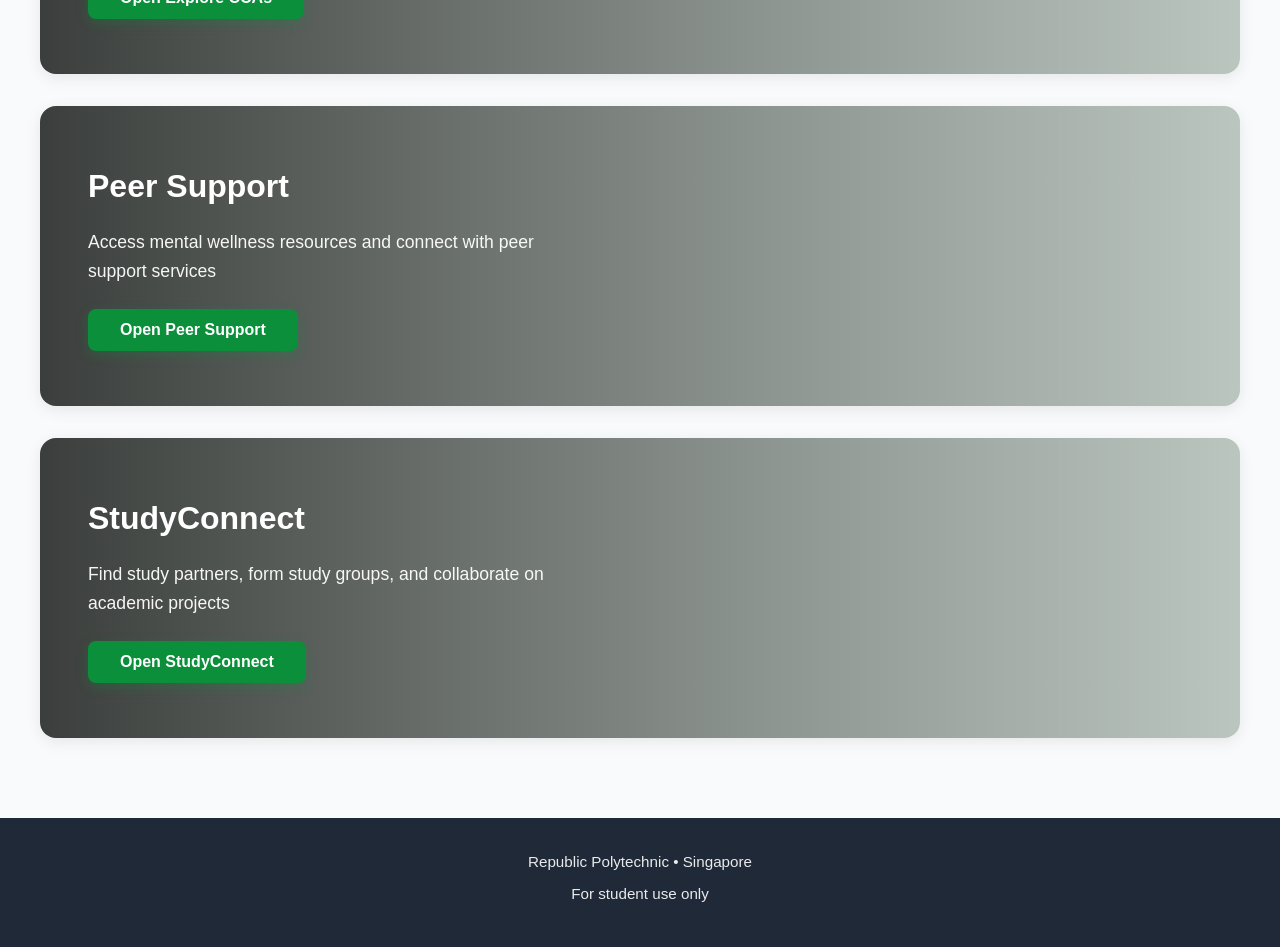
==== commit 102783ea: "Update root portal homepage: Replace slideshow with full-width hero section - Remove slideshow and t" ====
--- a/index.html
+++ b/index.html
@@ -22,56 +22,13 @@
         </div>
     </nav>
 
-    <!-- Hero Slideshow -->
-    <section class="hero-slideshow">
-        <div class="slideshow-container">
-            <!-- Slide 1 -->
-            <div class="slide active">
-                <div class="slide-image" style="background-image: url('./assets/rp-campus-1.jpg');"></div>
-                <div class="slide-overlay"></div>
-                <div class="slide-content">
-                    <h2>CampusConnect Portal</h2>
-                    <p>Everything you need, in one place.</p>
-                    <a href="#services" class="explore-btn">Explore Services</a>
-                </div>
-            </div>
-
-            <!-- Slide 2 -->
-            <div class="slide">
-                <div class="slide-image" style="background-image: url('./assets/rp-campus-2.jpg');"></div>
-                <div class="slide-overlay"></div>
-                <div class="slide-content">
-                    <h2>CampusConnect Portal</h2>
-                    <p>Everything you need, in one place.</p>
-                    <a href="#services" class="explore-btn">Explore Services</a>
-                </div>
-            </div>
-
-            <!-- Slide 3 -->
-            <div class="slide">
-                <div class="slide-image" style="background-image: url('./assets/rp-campus-3.jpg');"></div>
-                <div class="slide-overlay"></div>
-                <div class="slide-content">
-                    <h2>CampusConnect Portal</h2>
-                    <p>Everything you need, in one place.</p>
-                    <a href="#services" class="explore-btn">Explore Services</a>
-                </div>
-            </div>
-
-            <!-- Slide Indicators -->
-            <div class="slide-indicators">
-                <span class="dot active" data-slide="0"></span>
-                <span class="dot" data-slide="1"></span>
-                <span class="dot" data-slide="2"></span>
-            </div>
-        </div>
-    </section>
-
-    <!-- Title Section -->
-    <section class="title-section">
-        <div class="title-container">
-            <h1 class="main-title">CampusConnect</h1>
-            <p class="main-subtitle">Your one-stop student support & campus services</p>
+    <!-- Hero Section with Overlay Card -->
+    <section class="hero-section">
+        <div class="hero-background"></div>
+        <div class="hero-card">
+            <h1 class="hero-title">CampusConnect</h1>
+            <p class="hero-subtitle">Your one-stop student support & campus services</p>
+            <p class="hero-tagline">Republic Polytechnic • Singapore</p>
         </div>
     </section>
 
--- a/styles/portal.css
+++ b/styles/portal.css
@@ -123,156 +123,73 @@
 }
 
 /* ===================================
-   Hero Slideshow
-   =================================== */
-.hero-slideshow {
-    width: 100%;
-    height: 500px;
+   Hero Section (Full-Width)
+   =================================== */
+.hero-section {
+    width: 100%;
+    height: 600px;
     position: relative;
+    display: flex;
+    align-items: center;
+    justify-content: center;
     overflow: hidden;
 }
 
-.slideshow-container {
-    width: 100%;
-    height: 100%;
-    position: relative;
-}
-
-.slide {
+.hero-background {
     position: absolute;
     top: 0;
     left: 0;
     width: 100%;
     height: 100%;
-    opacity: 0;
-    transition: opacity 1s ease-in-out;
-    display: flex;
-    align-items: center;
-    justify-content: center;
-}
-
-.slide.active {
-    opacity: 1;
-    z-index: 1;
-}
-
-.slide-image {
-    position: absolute;
-    top: 0;
-    left: 0;
-    width: 100%;
-    height: 100%;
-    background-size: cover;
-    background-position: center;
-    background-repeat: no-repeat;
-    background-color: var(--primary-green);
-}
-
-.slide-overlay {
-    position: absolute;
-    top: 0;
-    left: 0;
-    width: 100%;
-    height: 100%;
-    background: linear-gradient(135deg, rgba(11, 143, 58, 0.85) 0%, rgba(5, 97, 42, 0.85) 100%);
-    z-index: 1;
-}
-
-.slide-content {
+    background: url('./assets/rp-campus.jpg') center/cover no-repeat fixed;
+    z-index: 0;
+}
+
+.hero-card {
     position: relative;
     z-index: 2;
+    background: rgba(255, 255, 255, 0.75);
+    backdrop-filter: blur(8px);
+    padding: 60px 80px;
+    border-radius: 16px;
     text-align: center;
-    color: var(--white);
-    padding: 0 20px;
-    max-width: 800px;
-}
-
-.slide-content h2 {
-    font-size: 3rem;
-    font-weight: 700;
-    margin-bottom: 20px;
-    letter-spacing: -1px;
-}
-
-.slide-content p {
-    font-size: 1.5rem;
-    margin-bottom: 30px;
-    opacity: 0.95;
-}
-
-.explore-btn {
-    display: inline-block;
-    padding: 14px 36px;
-    background-color: var(--white);
-    color: var(--primary-green);
-    border-radius: 8px;
-    font-size: 1.1rem;
-    font-weight: 600;
-    transition: all 0.3s ease;
-    box-shadow: 0 4px 12px rgba(0, 0, 0, 0.2);
-}
-
-.explore-btn:hover {
-    background-color: var(--light-green);
-    transform: translateY(-2px);
-    box-shadow: 0 6px 20px rgba(0, 0, 0, 0.3);
-}
-
-.slide-indicators {
-    position: absolute;
-    bottom: 30px;
-    left: 50%;
-    transform: translateX(-50%);
-    z-index: 3;
-    display: flex;
-    gap: 12px;
-}
-
-.dot {
-    width: 12px;
-    height: 12px;
-    border-radius: 50%;
-    background-color: rgba(255, 255, 255, 0.5);
-    cursor: pointer;
-    transition: all 0.3s ease;
-}
-
-.dot:hover {
-    background-color: rgba(255, 255, 255, 0.8);
-}
-
-.dot.active {
-    background-color: var(--white);
-    width: 32px;
-    border-radius: 6px;
-}
-
-/* ===================================
-   Title Section
-   =================================== */
-.title-section {
-    padding: 60px 24px 40px;
-    text-align: center;
-    background-color: var(--white);
-}
-
-.title-container {
-    max-width: 800px;
-    margin: 0 auto;
-}
-
-.main-title {
-    font-size: 2.5rem;
+    max-width: 700px;
+    box-shadow: 0 8px 32px rgba(0, 0, 0, 0.1);
+    animation: slideIn 0.8s ease-out;
+}
+
+@keyframes slideIn {
+    from {
+        opacity: 0;
+        transform: translateY(20px);
+    }
+    to {
+        opacity: 1;
+        transform: translateY(0);
+    }
+}
+
+.hero-title {
+    font-size: 3.5rem;
     font-weight: 700;
     color: #000000;
     margin-bottom: 16px;
-    letter-spacing: -0.5px;
-}
-
-.main-subtitle {
-    font-size: 1.1rem;
+    letter-spacing: -1px;
+}
+
+.hero-subtitle {
+    font-size: 1.3rem;
+    color: var(--text-color);
+    font-weight: 400;
+    margin-bottom: 20px;
+    line-height: 1.5;
+}
+
+.hero-tagline {
+    font-size: 0.95rem;
     color: var(--gray-medium);
-    font-weight: 400;
+    font-weight: 500;
+    margin-top: 20px;
 }
 
 /* ===================================
@@ -473,34 +390,25 @@
         padding: 6px 14px;
     }
 
-    .hero-slideshow {
-        height: 400px;
-    }
-
-    .slide-content h2 {
-        font-size: 2rem;
-    }
-
-    .slide-content p {
+    .hero-section {
+        height: 500px;
+    }
+
+    .hero-card {
+        padding: 40px 60px;
+        max-width: 90%;
+    }
+
+    .hero-title {
+        font-size: 2.5rem;
+    }
+
+    .hero-subtitle {
         font-size: 1.1rem;
-        margin-bottom: 20px;
-    }
-
-    .explore-btn {
-        padding: 12px 28px;
-        font-size: 1rem;
-    }
-
-    .main-title {
-        font-size: 2rem;
-    }
-
-    .main-subtitle {
-        font-size: 1rem;
-    }
-
-    .title-section {
-        padding: 40px 20px 30px;
+    }
+
+    .hero-tagline {
+        font-size: 0.9rem;
     }
 
     .services-section {
@@ -565,24 +473,25 @@
         margin-bottom: 8px;
     }
 
-    .hero-slideshow {
-        height: 350px;
-    }
-
-    .slide-content h2 {
-        font-size: 1.75rem;
-    }
-
-    .slide-content p {
+    .hero-section {
+        height: 400px;
+    }
+
+    .hero-card {
+        padding: 30px 40px;
+        max-width: 95%;
+    }
+
+    .hero-title {
+        font-size: 2rem;
+    }
+
+    .hero-subtitle {
         font-size: 1rem;
     }
 
-    .main-title {
-        font-size: 1.75rem;
-    }
-
-    .main-subtitle {
-        font-size: 0.95rem;
+    .hero-tagline {
+        font-size: 0.85rem;
     }
 
     .feature-content {
@@ -623,354 +532,13 @@
    =================================== */
 @media print {
     .navbar,
-    .footer,
-    .search-container {
+    .footer {
         display: none;
     }
 
-    .service-card {
+    .service-feature {
         break-inside: avoid;
     }
 }
 
-/* ============= NAVBAR ============= */
-nav {
-  position: sticky;
-  top: 0;
-  z-index: 1000;
-  background-color: var(--rp-primary-green);
-  color: var(--white);
-  padding: 0.75rem 2rem;
-  box-shadow: 0 2px 4px rgba(0, 0, 0, 0.1);
-}
-
-.navbar-container {
-  max-width: 1200px;
-  margin: 0 auto;
-  display: flex;
-  justify-content: space-between;
-  align-items: center;
-  gap: 2rem;
-}
-
-.navbar-left {
-  font-weight: 600;
-  font-size: 1rem;
-  white-space: nowrap;
-  flex: 0 0 auto;
-}
-
-.navbar-center {
-  flex: 1;
-  text-align: center;
-  font-size: 1.2rem;
-  font-weight: 600;
-}
-
-.navbar-right {
-  flex: 0 0 auto;
-  display: flex;
-  align-items: center;
-  gap: 1rem;
-}
-
-.badge {
-  background-color: var(--rp-light-green);
-  color: var(--rp-dark-green);
-  padding: 0.4rem 0.8rem;
-  border-radius: 20px;
-  font-size: 0.85rem;
-  font-weight: 500;
-}
-
-.back-button {
-  background-color: var(--rp-light-green);
-  color: var(--rp-dark-green);
-  border: none;
-  padding: 0.5rem 1rem;
-  border-radius: 4px;
-  cursor: pointer;
-  text-decoration: none;
-  font-size: 0.95rem;
-  font-weight: 500;
-  transition: background-color 0.3s ease, color 0.3s ease;
-}
-
-.back-button:hover {
-  background-color: var(--white);
-  color: var(--rp-primary-green);
-}
-
-/* ============= HERO SECTION ============= */
-.hero {
-  background: linear-gradient(135deg, var(--rp-primary-green) 0%, var(--rp-dark-green) 100%);
-  color: var(--white);
-  padding: 4rem 2rem;
-  text-align: center;
-}
-
-.hero-container {
-  max-width: 1200px;
-  margin: 0 auto;
-}
-
-.hero h1 {
-  font-size: 3rem;
-  font-weight: 700;
-  margin-bottom: 0.5rem;
-}
-
-.hero p {
-  font-size: 1.25rem;
-  margin-bottom: 2rem;
-  opacity: 0.95;
-}
-
-/* ============= SEARCH BAR ============= */
-.search-container {
-  max-width: 1200px;
-  margin: -2rem auto 0;
-  padding: 0 2rem;
-  position: relative;
-  z-index: 10;
-}
-
-.search-box {
-  display: flex;
-  gap: 0.5rem;
-}
-
-.search-input {
-  flex: 1;
-  padding: 1rem;
-  border: 1px solid var(--border-color);
-  border-radius: 4px;
-  font-size: 1rem;
-  box-shadow: 0 4px 6px rgba(0, 0, 0, 0.1);
-}
-
-.search-input::placeholder {
-  color: var(--text-light);
-}
-
-.search-input:focus {
-  outline: none;
-  border-color: var(--rp-primary-green);
-  box-shadow: 0 4px 6px rgba(0, 0, 0, 0.1), 0 0 0 3px rgba(11, 143, 58, 0.1);
-}
-
-.search-btn {
-  padding: 1rem 2rem;
-  background-color: var(--rp-primary-green);
-  color: var(--white);
-  border: none;
-  border-radius: 4px;
-  font-size: 1rem;
-  cursor: pointer;
-  font-weight: 500;
-  transition: background-color 0.3s ease;
-  box-shadow: 0 4px 6px rgba(0, 0, 0, 0.1);
-}
-
-.search-btn:hover {
-  background-color: var(--rp-dark-green);
-}
-
-/* ============= SERVICES SECTION ============= */
-.services {
-  max-width: 1200px;
-  margin: 3rem auto;
-  padding: 0 2rem;
-}
-
-.services h2 {
-  text-align: center;
-  margin-bottom: 2rem;
-  font-size: 2rem;
-  color: var(--text-dark);
-}
-
-.cards-grid {
-  display: grid;
-  grid-template-columns: repeat(auto-fit, minmax(200px, 1fr));
-  gap: 1.5rem;
-}
-
-.service-card {
-  background-color: var(--white);
-  border: 1px solid var(--border-color);
-  border-radius: 8px;
-  padding: 1.5rem;
-  text-align: center;
-  transition: all 0.3s ease;
-  text-decoration: none;
-  color: var(--text-dark);
-  cursor: pointer;
-  display: flex;
-  flex-direction: column;
-  justify-content: center;
-  min-height: 200px;
-}
-
-.service-card:hover {
-  border-color: var(--rp-primary-green);
-  box-shadow: 0 8px 16px rgba(11, 143, 58, 0.15);
-  transform: translateY(-4px);
-}
-
-.service-card h3 {
-  font-size: 1.25rem;
-  margin-bottom: 0.75rem;
-  color: var(--rp-primary-green);
-}
-
-.service-card p {
-  font-size: 0.95rem;
-  color: var(--text-light);
-  margin-bottom: 1rem;
-}
-
-.card-icon {
-  font-size: 2.5rem;
-  margin-bottom: 0.5rem;
-}
-
-/* ============= BUTTON STYLES ============= */
-.btn {
-  display: inline-block;
-  padding: 0.75rem 1.5rem;
-  background-color: var(--rp-primary-green);
-  color: var(--white);
-  border: none;
-  border-radius: 4px;
-  font-size: 1rem;
-  font-weight: 500;
-  cursor: pointer;
-  text-decoration: none;
-  transition: background-color 0.3s ease;
-}
-
-.btn:hover {
-  background-color: var(--rp-dark-green);
-}
-
-.btn-secondary {
-  background-color: var(--rp-light-green);
-  color: var(--rp-primary-green);
-}
-
-.btn-secondary:hover {
-  background-color: #D1EEE0;
-}
-
-/* ============= TIP SECTION ============= */
-.tip-section {
-  background-color: var(--rp-light-green);
-  border-left: 4px solid var(--rp-primary-green);
-  padding: 1rem;
-  margin: 1rem 0;
-  border-radius: 4px;
-  font-size: 0.95rem;
-  color: var(--rp-dark-green);
-}
-
-.tip-section strong {
-  color: var(--rp-dark-green);
-}
-
-/* ============= IFRAME WRAPPER ============= */
-.iframe-wrapper {
-  width: 100%;
-  height: calc(100vh - 80px);
-  border: none;
-  display: block;
-}
-
-.iframe-container {
-  width: 100%;
-  height: calc(100vh - 80px);
-  border: none;
-  overflow: auto;
-}
-
-/* ============= FOOTER ============= */
-footer {
-  background-color: var(--rp-primary-green);
-  color: var(--white);
-  text-align: center;
-  padding: 2rem;
-  margin-top: 4rem;
-}
-
-footer p {
-  margin: 0;
-  font-size: 0.95rem;
-}
-
-/* ============= RESPONSIVE DESIGN ============= */
-@media (max-width: 768px) {
-  .navbar-container {
-    flex-wrap: wrap;
-    gap: 0.5rem;
-    padding: 1rem;
-  }
-
-  .navbar-left,
-  .navbar-center,
-  .navbar-right {
-    flex: 1 1 100%;
-    text-align: center;
-  }
-
-  .hero h1 {
-    font-size: 2rem;
-  }
-
-  .hero p {
-    font-size: 1rem;
-  }
-
-  .search-box {
-    flex-direction: column;
-  }
-
-  .cards-grid {
-    grid-template-columns: 1fr;
-  }
-
-  .iframe-wrapper,
-  .iframe-container {
-    height: calc(100vh - 120px);
-  }
-}
-
-@media (max-width: 480px) {
-  .hero {
-    padding: 2rem 1rem;
-  }
-
-  .hero h1 {
-    font-size: 1.5rem;
-  }
-
-  .hero p {
-    font-size: 0.9rem;
-  }
-
-  .search-container {
-    padding: 0 1rem;
-  }
-
-  .services {
-    padding: 0 1rem;
-  }
-
-  .service-card {
-    padding: 1rem;
-    min-height: auto;
-  }
-
-  .card-icon {
-    font-size: 2rem;
-  }
-}
+
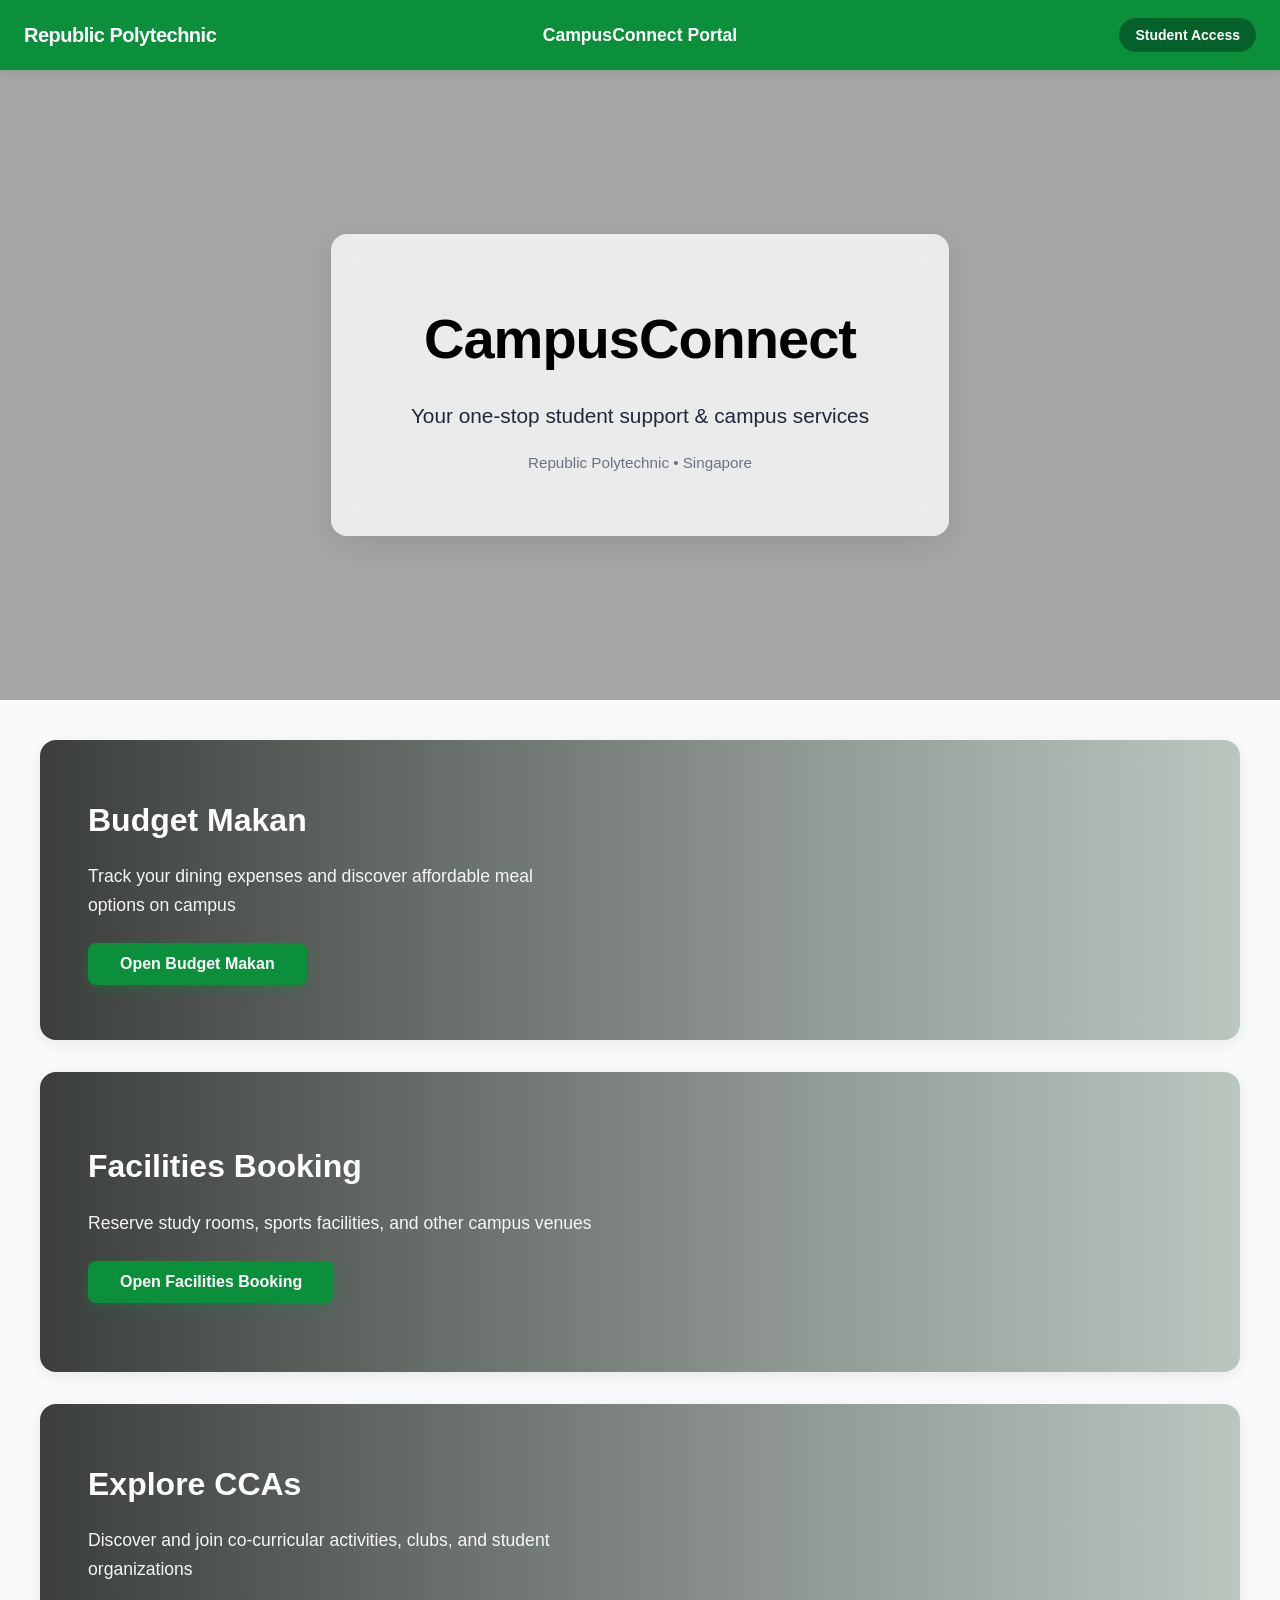
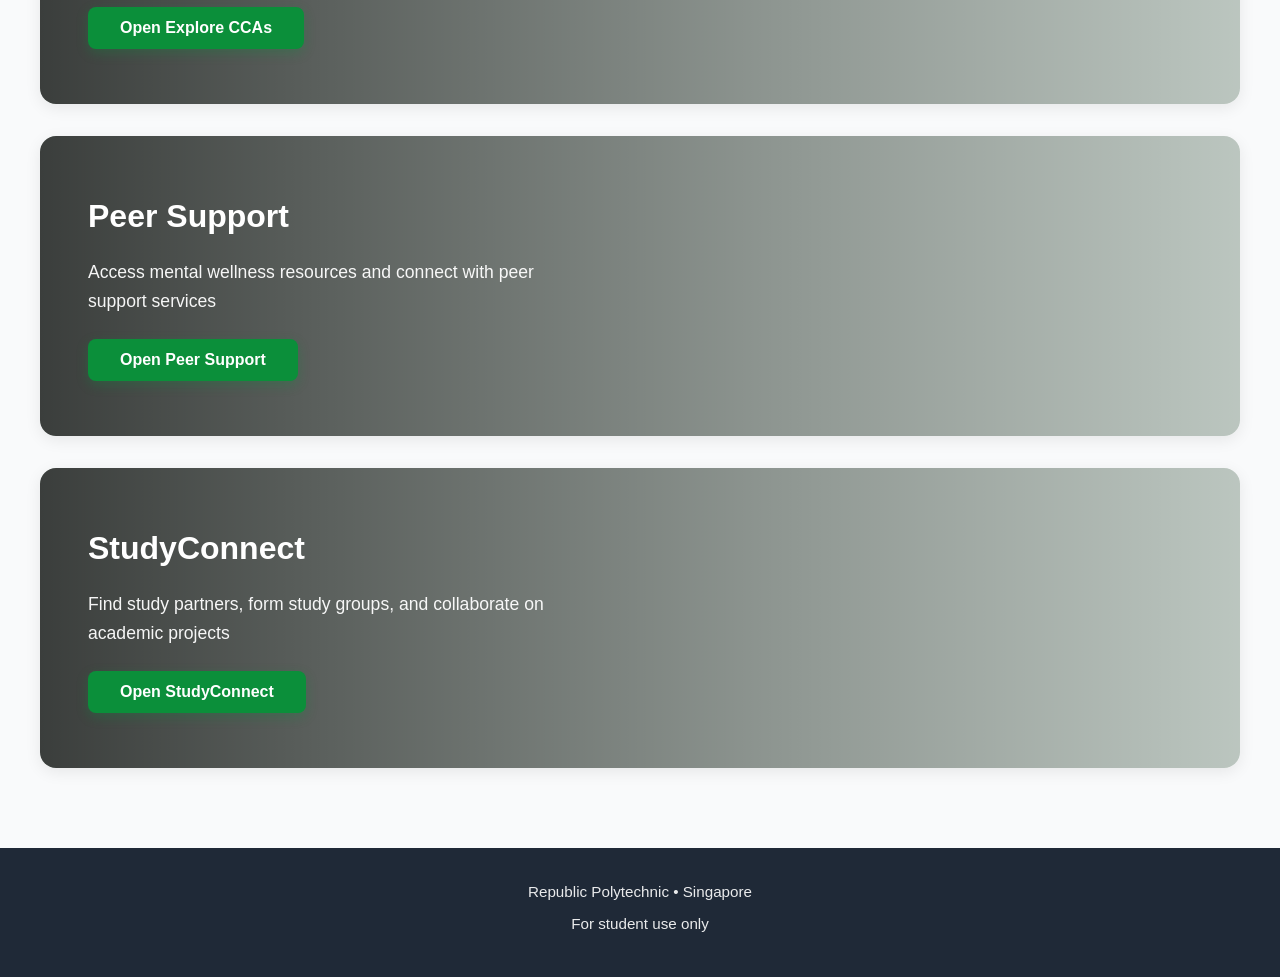
==== commit 09802d87: "Fix hero background image path and styling - Correct CSS path from ./assets/rp-campus.jpg to ../asse" ====
--- a/index.html
+++ b/index.html
@@ -23,6 +23,7 @@
     </nav>
 
     <!-- Hero Section with Overlay Card -->
+    <!-- NOTE: Ensure the image file exists at /assets/rp-campus.jpg -->
     <section class="hero-section">
         <div class="hero-background"></div>
         <div class="hero-card">
--- a/styles/portal.css
+++ b/styles/portal.css
@@ -127,12 +127,20 @@
    =================================== */
 .hero-section {
     width: 100%;
-    height: 600px;
+    min-height: 70vh;
     position: relative;
     display: flex;
     align-items: center;
     justify-content: center;
     overflow: hidden;
+}
+
+.hero-section::before {
+    content: "";
+    position: absolute;
+    inset: 0;
+    background: rgba(0, 0, 0, 0.35);
+    z-index: 1;
 }
 
 .hero-background {
@@ -141,15 +149,19 @@
     left: 0;
     width: 100%;
     height: 100%;
-    background: url('./assets/rp-campus.jpg') center/cover no-repeat fixed;
+    background-image: url("../assets/rp-campus.jpg");
+    background-size: cover;
+    background-position: center;
+    background-repeat: no-repeat;
+    background-attachment: fixed;
     z-index: 0;
 }
 
 .hero-card {
     position: relative;
     z-index: 2;
-    background: rgba(255, 255, 255, 0.75);
-    backdrop-filter: blur(8px);
+    background: rgba(255, 255, 255, 0.78);
+    backdrop-filter: blur(10px);
     padding: 60px 80px;
     border-radius: 16px;
     text-align: center;
@@ -391,7 +403,7 @@
     }
 
     .hero-section {
-        height: 500px;
+        min-height: 60vh;
     }
 
     .hero-card {
@@ -474,7 +486,7 @@
     }
 
     .hero-section {
-        height: 400px;
+        min-height: 50vh;
     }
 
     .hero-card {
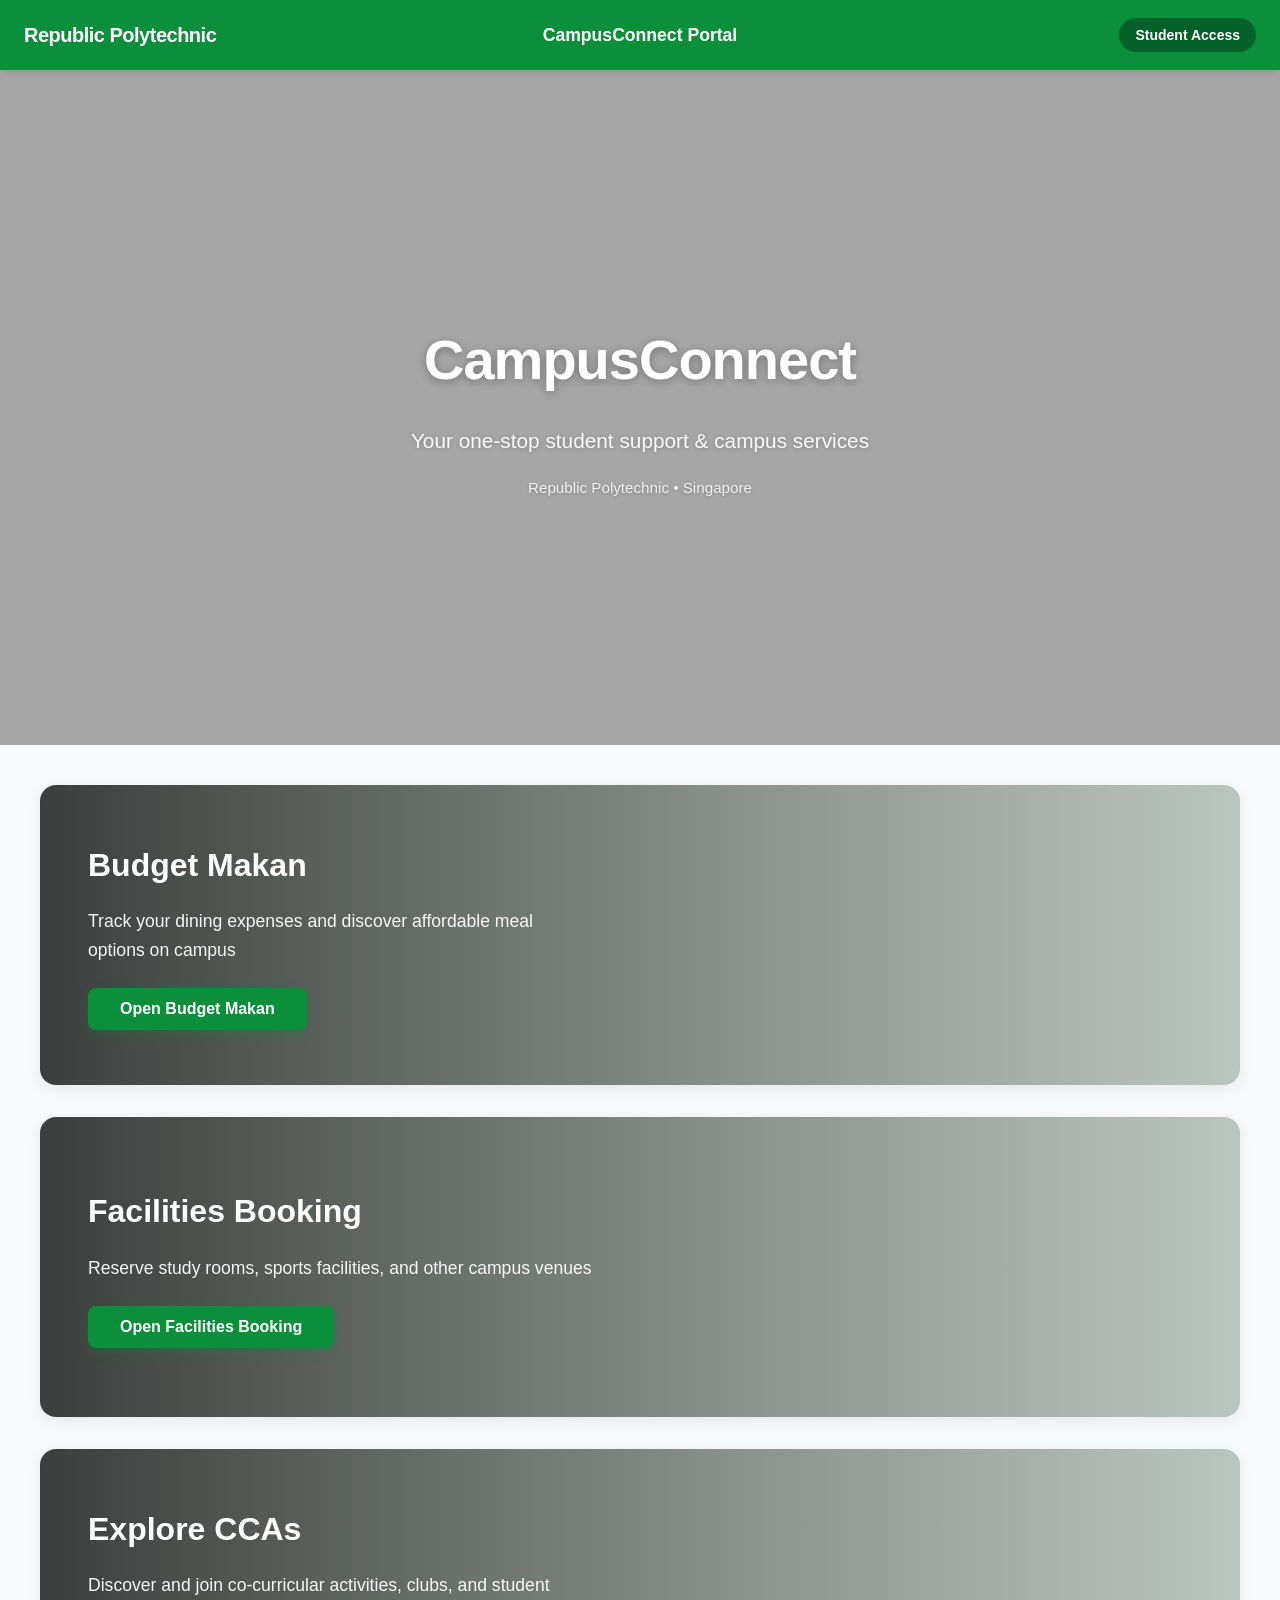
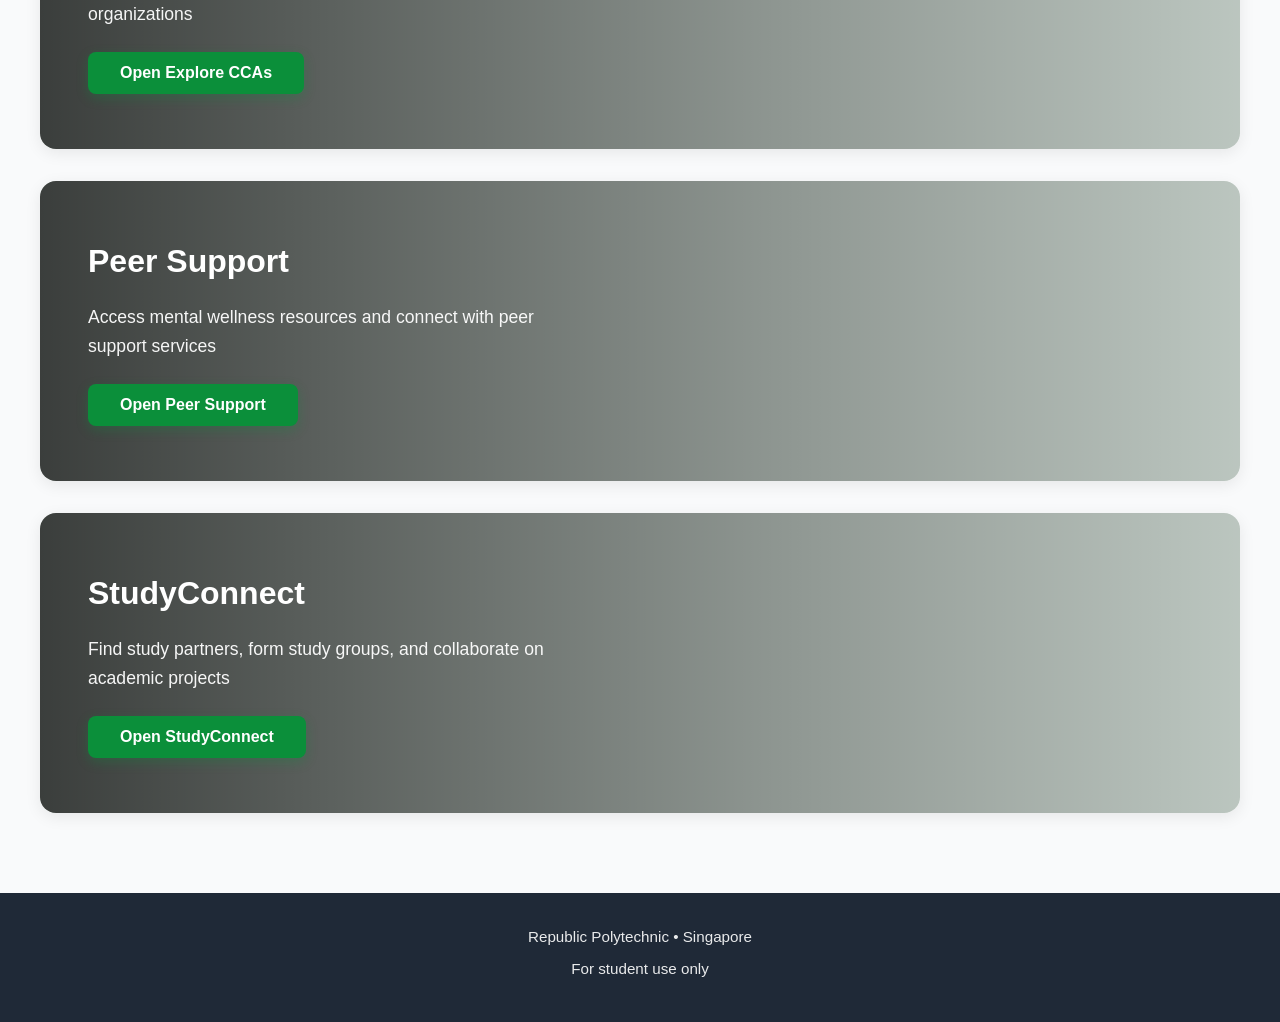
==== commit 868fa73c: "Simplify hero section: Remove glass card, place text directly on image - Remove translucent white gl" ====
--- a/index.html
+++ b/index.html
@@ -22,11 +22,11 @@
         </div>
     </nav>
 
-    <!-- Hero Section with Overlay Card -->
-    <!-- NOTE: Ensure the image file exists at /assets/rp-campus.jpg -->
+    <!-- Hero Section with Background Image -->
+    <!-- NOTE: Image required at /assets/rp-campus.jpg -->
     <section class="hero-section">
-        <div class="hero-background"></div>
-        <div class="hero-card">
+        <div class="hero-overlay"></div>
+        <div class="hero-content">
             <h1 class="hero-title">CampusConnect</h1>
             <p class="hero-subtitle">Your one-stop student support & campus services</p>
             <p class="hero-tagline">Republic Polytechnic • Singapore</p>
--- a/styles/portal.css
+++ b/styles/portal.css
@@ -127,47 +127,62 @@
    =================================== */
 .hero-section {
     width: 100%;
-    min-height: 70vh;
+    min-height: 75vh;
     position: relative;
     display: flex;
     align-items: center;
     justify-content: center;
     overflow: hidden;
-}
-
-.hero-section::before {
-    content: "";
-    position: absolute;
-    inset: 0;
-    background: rgba(0, 0, 0, 0.35);
-    z-index: 1;
-}
-
-.hero-background {
-    position: absolute;
-    top: 0;
-    left: 0;
-    width: 100%;
-    height: 100%;
     background-image: url("../assets/rp-campus.jpg");
     background-size: cover;
     background-position: center;
     background-repeat: no-repeat;
     background-attachment: fixed;
-    z-index: 0;
-}
-
-.hero-card {
+}
+
+.hero-overlay {
+    position: absolute;
+    top: 0;
+    left: 0;
+    width: 100%;
+    height: 100%;
+    background: rgba(0, 0, 0, 0.35);
+    z-index: 1;
+}
+
+.hero-content {
     position: relative;
     z-index: 2;
-    background: rgba(255, 255, 255, 0.78);
-    backdrop-filter: blur(10px);
-    padding: 60px 80px;
-    border-radius: 16px;
     text-align: center;
-    max-width: 700px;
-    box-shadow: 0 8px 32px rgba(0, 0, 0, 0.1);
+    color: var(--white);
+    max-width: 800px;
+    padding: 40px 20px;
     animation: slideIn 0.8s ease-out;
+}
+
+.hero-title {
+    font-size: 3.5rem;
+    font-weight: 700;
+    color: var(--white);
+    margin-bottom: 20px;
+    letter-spacing: -1px;
+    text-shadow: 0 2px 10px rgba(0, 0, 0, 0.3);
+}
+
+.hero-subtitle {
+    font-size: 1.3rem;
+    color: rgba(255, 255, 255, 0.95);
+    font-weight: 400;
+    margin-bottom: 20px;
+    line-height: 1.5;
+    text-shadow: 0 1px 5px rgba(0, 0, 0, 0.2);
+}
+
+.hero-tagline {
+    font-size: 0.95rem;
+    color: rgba(255, 255, 255, 0.85);
+    font-weight: 500;
+    text-shadow: 0 1px 3px rgba(0, 0, 0, 0.2);
 }
 
 @keyframes slideIn {
@@ -179,29 +194,6 @@
         opacity: 1;
         transform: translateY(0);
     }
-}
-
-.hero-title {
-    font-size: 3.5rem;
-    font-weight: 700;
-    color: #000000;
-    margin-bottom: 16px;
-    letter-spacing: -1px;
-}
-
-.hero-subtitle {
-    font-size: 1.3rem;
-    color: var(--text-color);
-    font-weight: 400;
-    margin-bottom: 20px;
-    line-height: 1.5;
-}
-
-.hero-tagline {
-    font-size: 0.95rem;
-    color: var(--gray-medium);
-    font-weight: 500;
-    margin-top: 20px;
 }
 
 /* ===================================
@@ -406,9 +398,8 @@
         min-height: 60vh;
     }
 
-    .hero-card {
-        padding: 40px 60px;
-        max-width: 90%;
+    .hero-content {
+        padding: 30px 20px;
     }
 
     .hero-title {
@@ -489,9 +480,8 @@
         min-height: 50vh;
     }
 
-    .hero-card {
-        padding: 30px 40px;
-        max-width: 95%;
+    .hero-content {
+        padding: 25px 15px;
     }
 
     .hero-title {
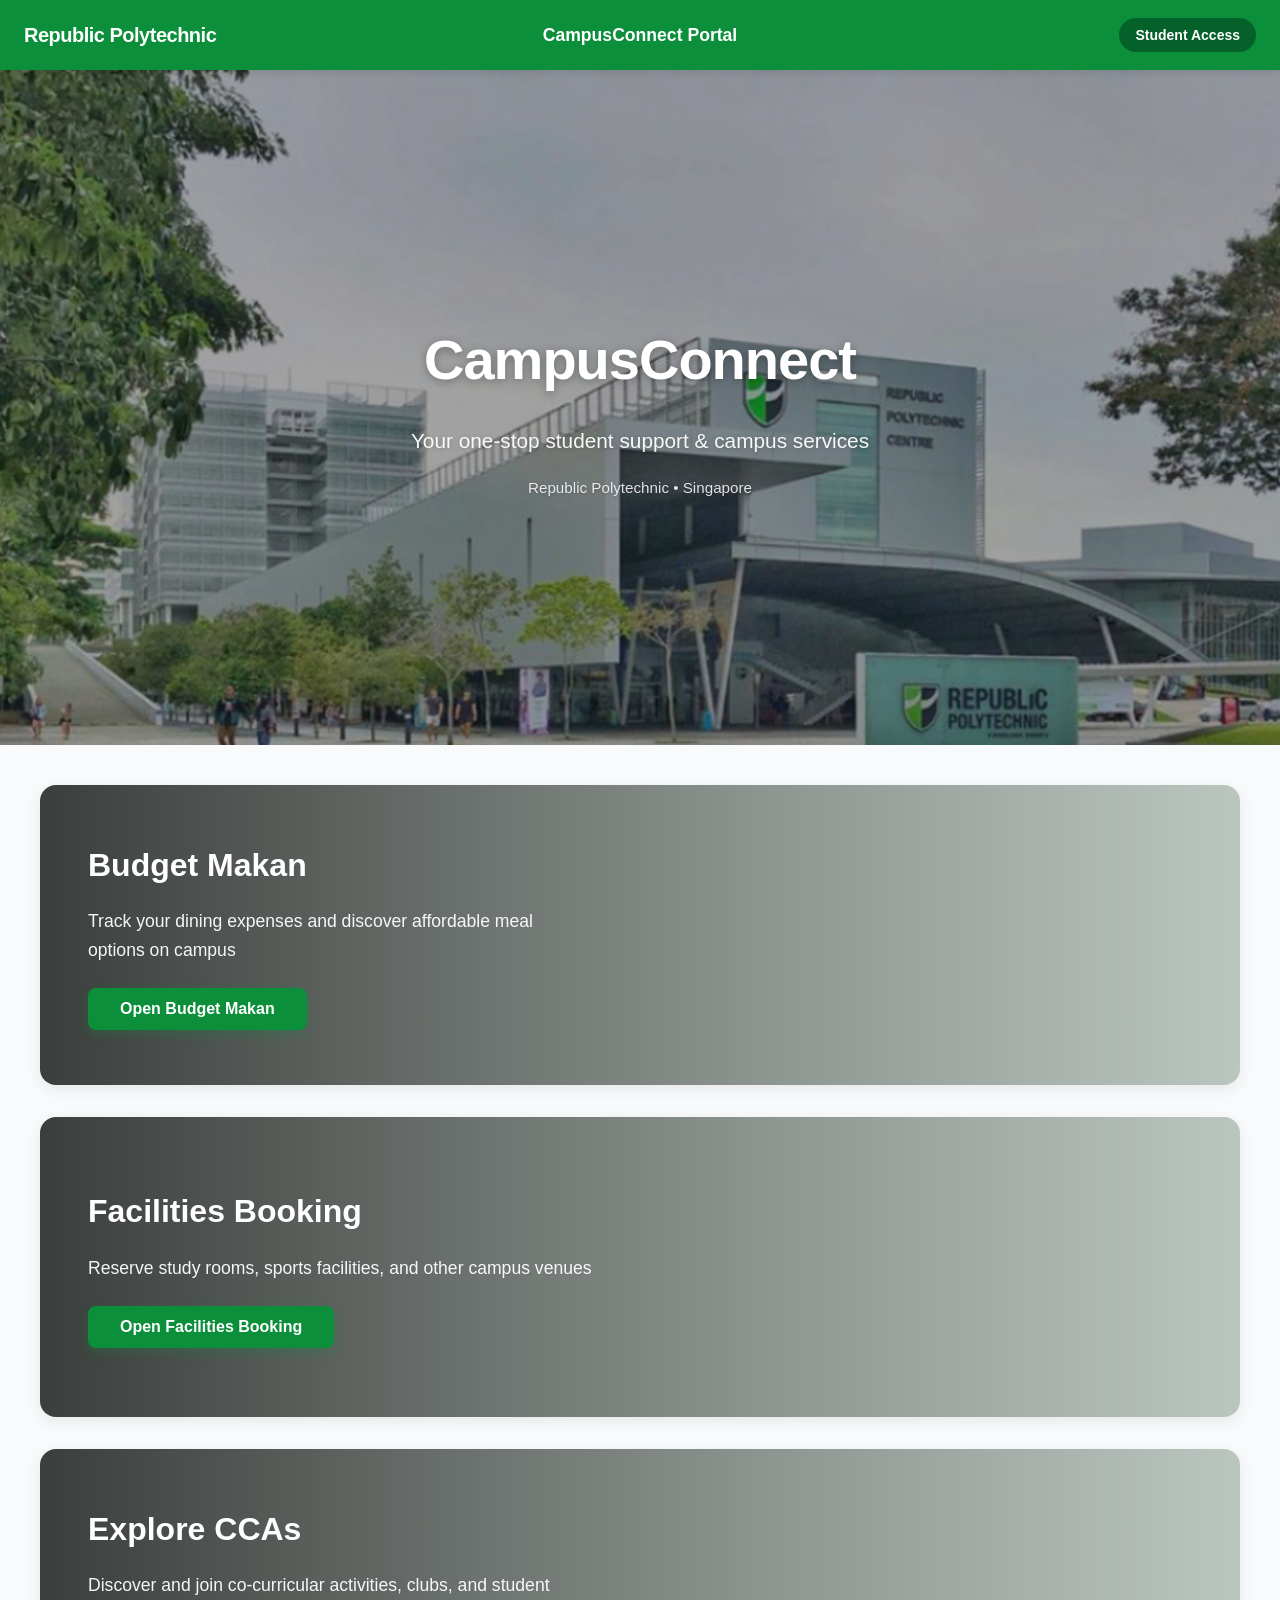
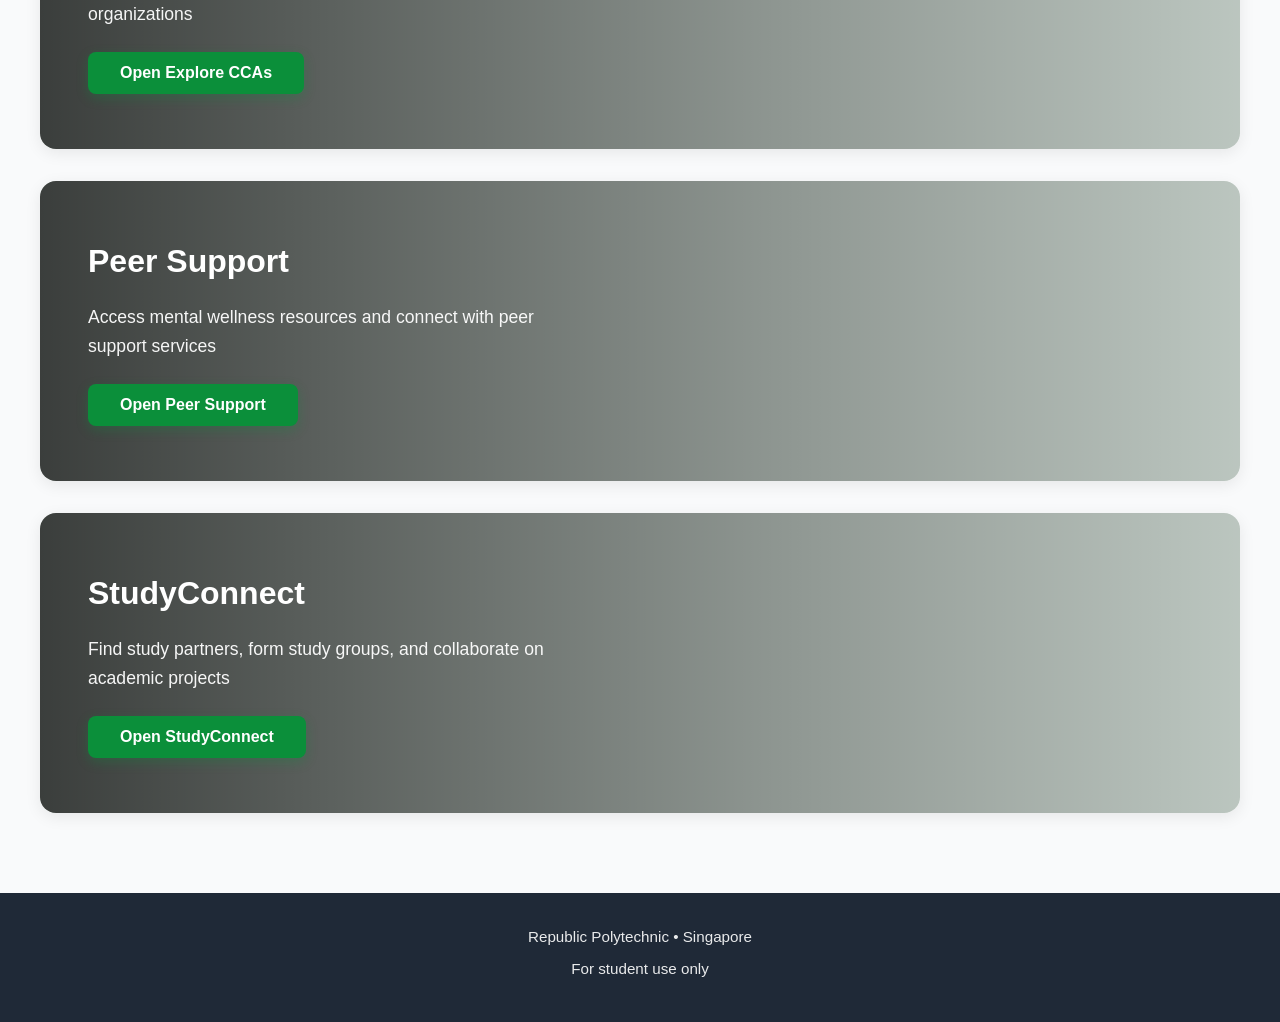
==== commit 91797d2e: "Update Budget Makan background image filename - Change from budget-makan.jpg to budgetmakan.jpg (act" ====
--- a/index.html
+++ b/index.html
@@ -23,7 +23,7 @@
     </nav>
 
     <!-- Hero Section with Background Image -->
-    <!-- NOTE: Image required at /assets/rp-campus.jpg -->
+    <!-- NOTE: Image required at /assets/rp-campus.png -->
     <section class="hero-section">
         <div class="hero-overlay"></div>
         <div class="hero-content">
@@ -38,7 +38,7 @@
         <div class="services-container">
             <!-- Budget Makan -->
             <a href="./budget-makan.html" class="service-feature">
-                <div class="feature-image" style="background-image: url('./assets/budget-makan.jpg');"></div>
+                <div class="feature-image" style="background-image: url('./assets/budgetmakan.jpg');"></div>
                 <div class="feature-overlay"></div>
                 <div class="feature-content">
                     <h3 class="feature-title">Budget Makan</h3>
--- a/styles/portal.css
+++ b/styles/portal.css
@@ -133,7 +133,7 @@
     align-items: center;
     justify-content: center;
     overflow: hidden;
-    background-image: url("../assets/rp-campus.jpg");
+    background-image: url("../assets/rp-campus.png?v=1.0");
     background-size: cover;
     background-position: center;
     background-repeat: no-repeat;
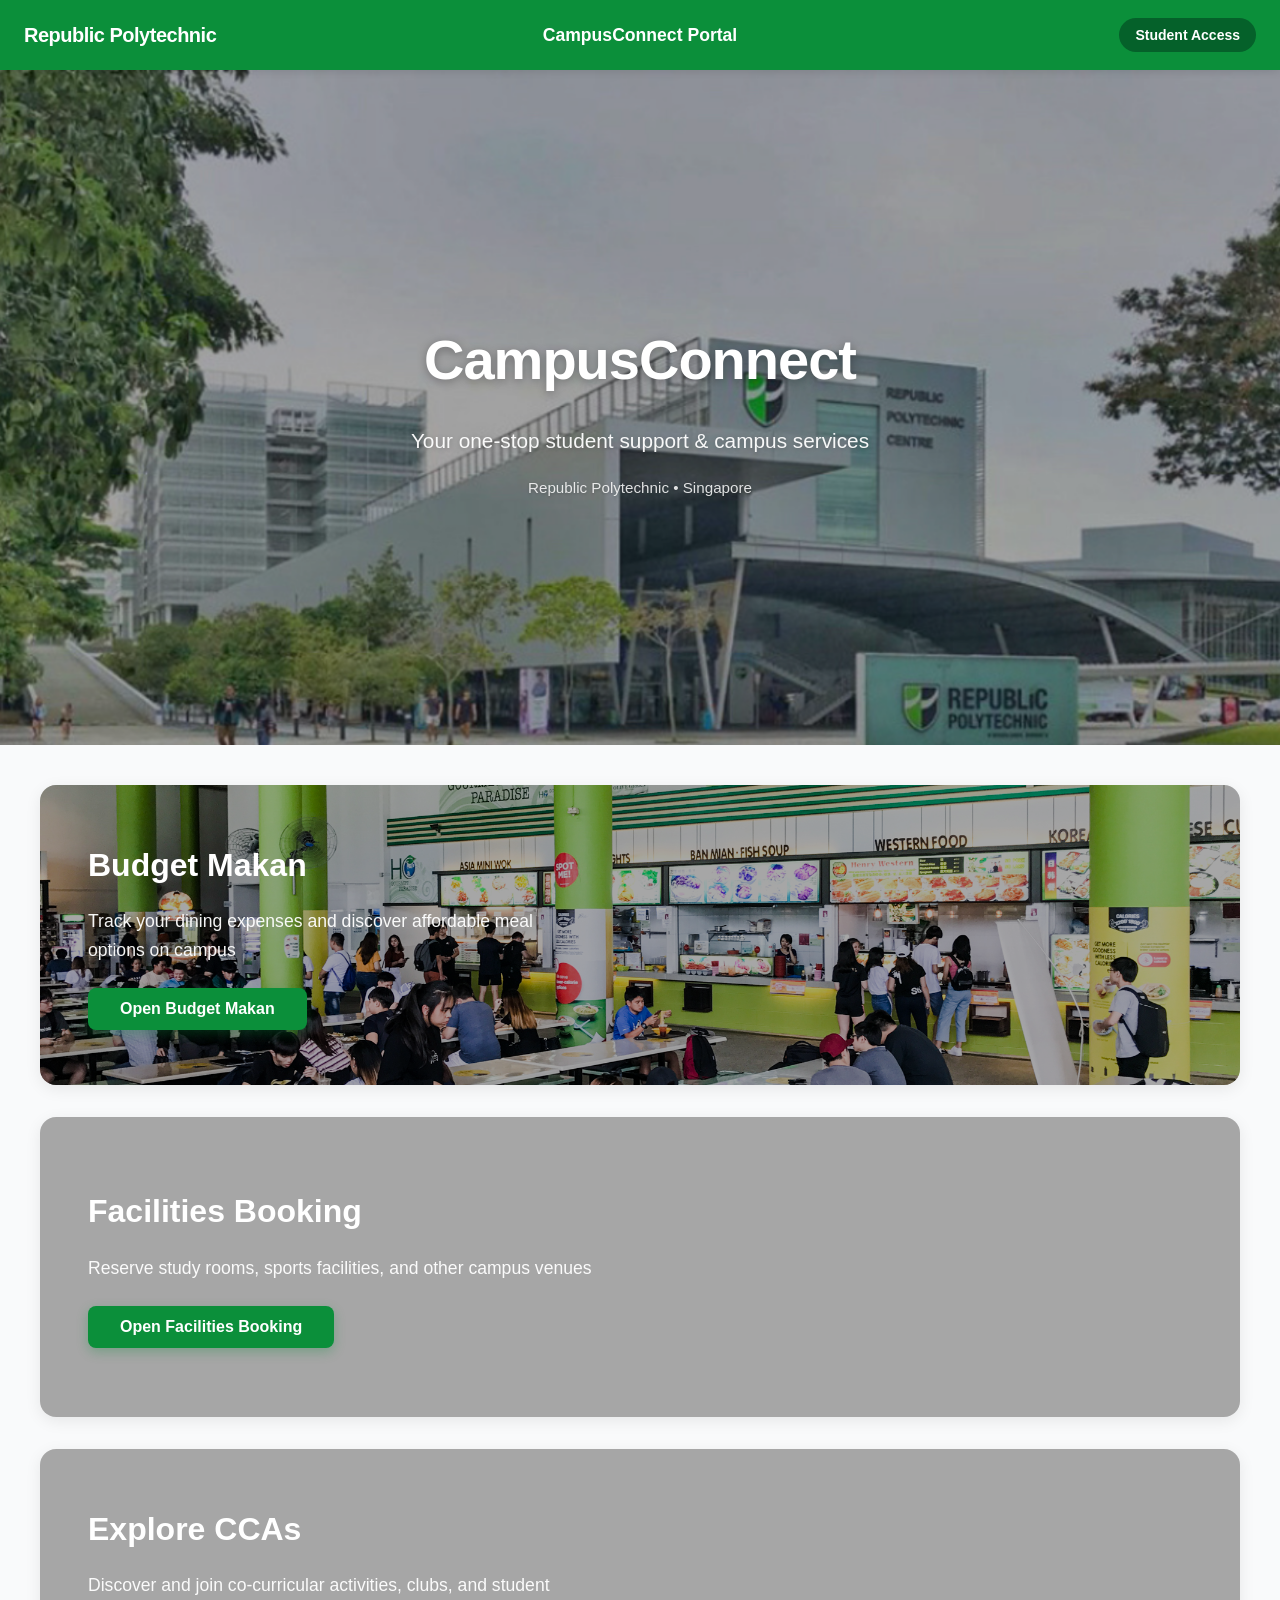
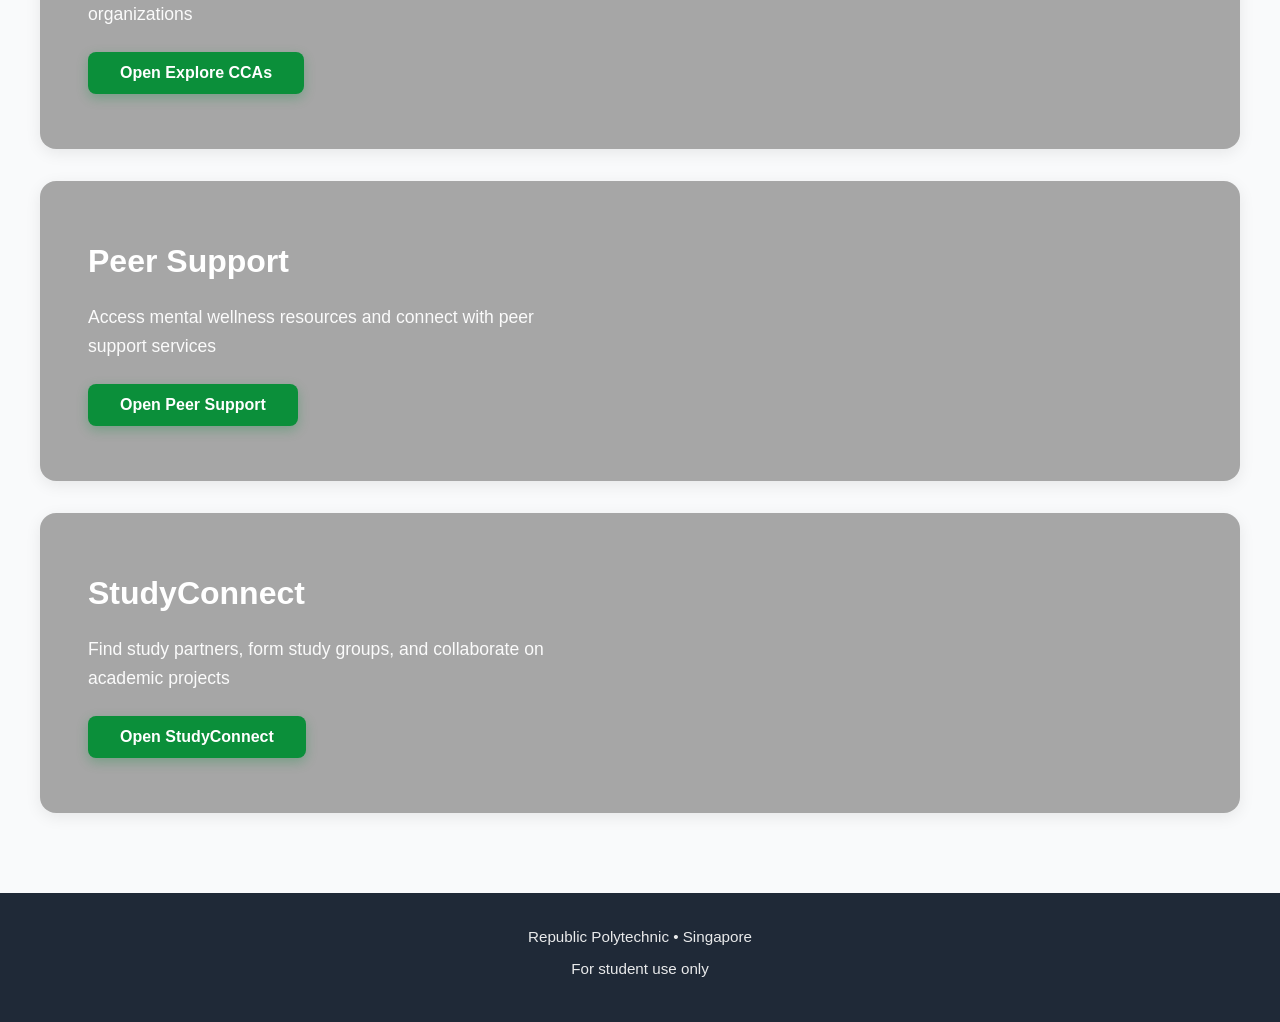
==== commit e0eef53c: "Refactor service sections to use CSS classes for background images - Remove inline style background-" ====
--- a/index.html
+++ b/index.html
@@ -37,8 +37,7 @@
     <main class="services-section" id="services">
         <div class="services-container">
             <!-- Budget Makan -->
-            <a href="./budget-makan.html" class="service-feature">
-                <div class="feature-image" style="background-image: url('./assets/budgetmakan.jpg');"></div>
+            <a href="./budget-makan.html" class="service-feature budget-makan">
                 <div class="feature-overlay"></div>
                 <div class="feature-content">
                     <h3 class="feature-title">Budget Makan</h3>
@@ -48,8 +47,7 @@
             </a>
 
             <!-- Facilities Booking -->
-            <a href="./facilities-booking.html" class="service-feature">
-                <div class="feature-image" style="background-image: url('./assets/facilities-booking.jpg');"></div>
+            <a href="./facilities-booking.html" class="service-feature facilities-booking">
                 <div class="feature-overlay"></div>
                 <div class="feature-content">
                     <h3 class="feature-title">Facilities Booking</h3>
@@ -59,8 +57,7 @@
             </a>
 
             <!-- Explore CCAs -->
-            <a href="./explore-ccas.html" class="service-feature">
-                <div class="feature-image" style="background-image: url('./assets/explore-ccas.jpg');"></div>
+            <a href="./explore-ccas.html" class="service-feature explore-ccas">
                 <div class="feature-overlay"></div>
                 <div class="feature-content">
                     <h3 class="feature-title">Explore CCAs</h3>
@@ -70,8 +67,7 @@
             </a>
 
             <!-- Peer Support -->
-            <a href="./peer-support.html" class="service-feature">
-                <div class="feature-image" style="background-image: url('./assets/peer-support.jpg');"></div>
+            <a href="./peer-support.html" class="service-feature peer-support">
                 <div class="feature-overlay"></div>
                 <div class="feature-content">
                     <h3 class="feature-title">Peer Support</h3>
@@ -81,8 +77,7 @@
             </a>
 
             <!-- StudyConnect -->
-            <a href="./studyconnect.html" class="service-feature">
-                <div class="feature-image" style="background-image: url('./assets/studyconnect.jpg');"></div>
+            <a href="./studyconnect.html" class="service-feature study-connect">
                 <div class="feature-overlay"></div>
                 <div class="feature-content">
                     <h3 class="feature-title">StudyConnect</h3>
--- a/styles/portal.css
+++ b/styles/portal.css
@@ -232,6 +232,9 @@
     box-shadow: 0 4px 16px rgba(0, 0, 0, 0.08);
     transition: all 0.3s ease;
     cursor: pointer;
+    background-size: cover;
+    background-position: center;
+    background-repeat: no-repeat;
 }
 
 .service-feature:hover {
@@ -239,17 +242,25 @@
     box-shadow: 0 12px 32px rgba(11, 143, 58, 0.15);
 }
 
-.feature-image {
-    position: absolute;
-    top: 0;
-    left: 0;
-    width: 100%;
-    height: 100%;
-    background-size: cover;
-    background-position: center;
-    background-repeat: no-repeat;
-    background-color: var(--light-green);
-    z-index: 0;
+/* Service-specific background images */
+.service-feature.budget-makan {
+    background-image: url("../assets/budgetmakan.jpg");
+}
+
+.service-feature.facilities-booking {
+    background-image: url("../assets/facilities.jpg");
+}
+
+.service-feature.explore-ccas {
+    background-image: url("../assets/cca.jpg");
+}
+
+.service-feature.peer-support {
+    background-image: url("../assets/peer-support.jpeg");
+}
+
+.service-feature.study-connect {
+    background-image: url("../assets/student-connect.jpg");
 }
 
 .feature-overlay {
@@ -258,7 +269,7 @@
     left: 0;
     width: 100%;
     height: 100%;
-    background: linear-gradient(to right, rgba(0, 0, 0, 0.75) 0%, rgba(0, 0, 0, 0.4) 60%, rgba(0, 0, 0, 0.2) 100%);
+    background: rgba(0, 0, 0, 0.35);
     z-index: 1;
 }
 
